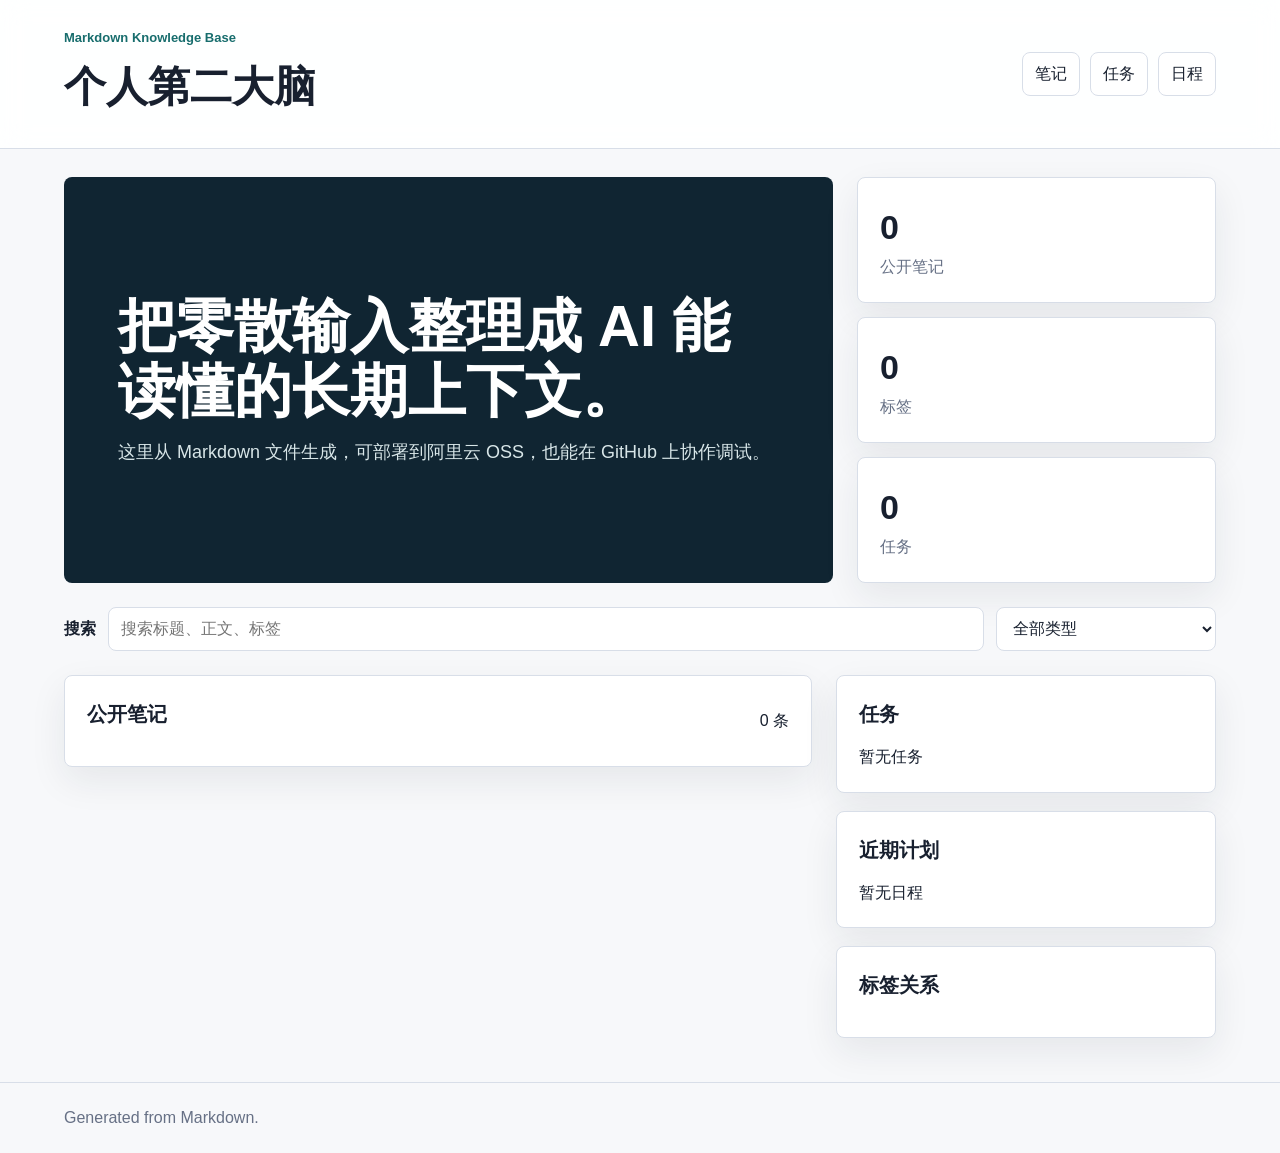
==== site/index.html @ ccd65edc "Create public second brain knowledge base" ====
<!doctype html>
<html lang="zh-CN">
  <head>
    <meta charset="utf-8">
    <meta name="viewport" content="width=device-width, initial-scale=1">
    <title>个人第二大脑</title>
    <link rel="stylesheet" href="./styles.css">
  </head>
  <body>
    <header class="topbar">
      <div>
        <p class="eyebrow">Markdown Knowledge Base</p>
        <h1>个人第二大脑</h1>
      </div>
      <nav aria-label="主要区域">
        <a href="#notes">笔记</a>
        <a href="#tasks">任务</a>
        <a href="#calendar">日程</a>
      </nav>
    </header>

    <main>
      <section class="hero">
        <div class="hero-copy">
          <h2>把零散输入整理成 AI 能读懂的长期上下文。</h2>
          <p>这里从 Markdown 文件生成，可部署到阿里云 OSS，也能在 GitHub 上协作调试。</p>
        </div>
        <div class="stats" aria-label="知识库统计">
          <div><strong id="stat-notes">0</strong><span>公开笔记</span></div>
          <div><strong id="stat-tags">0</strong><span>标签</span></div>
          <div><strong id="stat-tasks">0</strong><span>任务</span></div>
        </div>
      </section>

      <section class="toolbar" aria-label="搜索和筛选">
        <label for="search">搜索</label>
        <input id="search" type="search" placeholder="搜索标题、正文、标签">
        <select id="type-filter" aria-label="按类型筛选">
          <option value="">全部类型</option>
        </select>
      </section>

      <section class="grid">
        <article id="notes" class="panel large">
          <div class="panel-head">
            <h2>公开笔记</h2>
            <span id="result-count"></span>
          </div>
          <div id="notes-list" class="notes-list"></div>
        </article>

        <aside class="side">
          <article id="tasks" class="panel">
            <h2>任务</h2>
            <div id="tasks-list" class="compact-list"></div>
          </article>

          <article id="calendar" class="panel">
            <h2>近期计划</h2>
            <div id="events-list" class="compact-list"></div>
          </article>

          <article class="panel">
            <h2>标签关系</h2>
            <div id="tags-list" class="tags"></div>
          </article>
        </aside>
      </section>
    </main>

    <footer>
      <span>Generated from Markdown.</span>
      <span id="generated-at"></span>
    </footer>

    <script src="./data.js"></script>
    <script src="./app.js"></script>
  </body>
</html>
---- site/styles.css ----
:root {
  color-scheme: light;
  --bg: #f7f8fa;
  --text: #18202f;
  --muted: #667085;
  --line: #d8dee8;
  --panel: #ffffff;
  --accent: #176d6d;
  --accent-soft: #e4f4f2;
  --warn: #915d12;
  --shadow: 0 14px 36px rgba(22, 32, 47, 0.08);
}

* {
  box-sizing: border-box;
}

body {
  margin: 0;
  background: var(--bg);
  color: var(--text);
  font-family: -apple-system, BlinkMacSystemFont, "Segoe UI", "Noto Sans SC", "Microsoft YaHei", Arial, sans-serif;
  line-height: 1.6;
}

a {
  color: inherit;
}

.topbar {
  display: flex;
  align-items: center;
  justify-content: space-between;
  gap: 24px;
  padding: 28px clamp(18px, 5vw, 64px);
  border-bottom: 1px solid var(--line);
  background: rgba(255, 255, 255, 0.88);
  backdrop-filter: blur(14px);
  position: sticky;
  top: 0;
  z-index: 2;
}

.eyebrow {
  margin: 0 0 4px;
  color: var(--accent);
  font-size: 13px;
  font-weight: 700;
}

h1,
h2,
p {
  margin-top: 0;
}

h1 {
  margin-bottom: 0;
  font-size: clamp(26px, 4vw, 42px);
}

nav {
  display: flex;
  gap: 10px;
  flex-wrap: wrap;
}

nav a {
  border: 1px solid var(--line);
  border-radius: 8px;
  padding: 8px 12px;
  text-decoration: none;
  background: #fff;
}

main {
  padding: 28px clamp(18px, 5vw, 64px) 44px;
}

.hero {
  display: grid;
  grid-template-columns: minmax(0, 1.5fr) minmax(260px, 0.7fr);
  gap: 24px;
  align-items: stretch;
  margin-bottom: 24px;
}

.hero-copy {
  padding: clamp(28px, 5vw, 54px);
  background: #102532;
  color: #fff;
  border-radius: 8px;
  min-height: 260px;
  display: flex;
  flex-direction: column;
  justify-content: center;
}

.hero-copy h2 {
  margin-bottom: 14px;
  max-width: 820px;
  font-size: clamp(30px, 5vw, 58px);
  line-height: 1.12;
}

.hero-copy p {
  margin-bottom: 0;
  max-width: 680px;
  color: #d8e6e8;
  font-size: 18px;
}

.stats {
  display: grid;
  gap: 14px;
}

.stats div,
.panel {
  border: 1px solid var(--line);
  background: var(--panel);
  border-radius: 8px;
  box-shadow: var(--shadow);
}

.stats div {
  padding: 22px;
}

.stats strong {
  display: block;
  font-size: 34px;
}

.stats span {
  color: var(--muted);
}

.toolbar {
  display: grid;
  grid-template-columns: auto minmax(220px, 1fr) minmax(160px, 220px);
  gap: 12px;
  align-items: center;
  margin-bottom: 24px;
}

.toolbar label {
  font-weight: 700;
}

input,
select {
  width: 100%;
  min-height: 44px;
  border: 1px solid var(--line);
  border-radius: 8px;
  padding: 8px 12px;
  background: #fff;
  color: var(--text);
  font: inherit;
}

.grid {
  display: grid;
  grid-template-columns: minmax(0, 1fr) minmax(300px, 380px);
  gap: 24px;
  align-items: start;
}

.side {
  display: grid;
  gap: 18px;
  min-width: 0;
}

.panel {
  padding: 22px;
  min-width: 0;
}

.panel-head {
  display: flex;
  align-items: center;
  justify-content: space-between;
  gap: 12px;
}

.panel h2 {
  margin-bottom: 14px;
  font-size: 20px;
}

.notes-list {
  display: grid;
  gap: 14px;
}

.note {
  border: 1px solid var(--line);
  border-radius: 8px;
  padding: 16px;
  background: #fff;
  min-width: 0;
}

.note h3 {
  margin: 0 0 8px;
  font-size: 18px;
}

.note p {
  margin-bottom: 12px;
  color: var(--muted);
}

.meta {
  display: flex;
  gap: 8px;
  flex-wrap: wrap;
  color: var(--muted);
  font-size: 13px;
}

.chip,
.tags button {
  border: 1px solid var(--line);
  border-radius: 999px;
  padding: 4px 9px;
  background: var(--accent-soft);
  color: var(--accent);
  font-size: 12px;
}

.compact-list {
  display: grid;
  gap: 10px;
}

.compact-item {
  border-left: 3px solid var(--accent);
  padding-left: 10px;
  min-width: 0;
}

.compact-item p {
  margin: 0;
}

.note,
.compact-item,
.hero-copy,
.panel {
  overflow-wrap: anywhere;
}

.compact-item span {
  color: var(--muted);
  font-size: 13px;
}

.tags {
  display: flex;
  flex-wrap: wrap;
  gap: 8px;
}

.tags button {
  cursor: pointer;
}

footer {
  display: flex;
  justify-content: space-between;
  gap: 12px;
  padding: 22px clamp(18px, 5vw, 64px);
  color: var(--muted);
  border-top: 1px solid var(--line);
}

@media (max-width: 860px) {
  .topbar,
  footer {
    align-items: flex-start;
    flex-direction: column;
  }

  .hero,
  .grid,
  .toolbar {
    grid-template-columns: 1fr;
  }

  .hero-copy {
    min-height: 220px;
  }
}
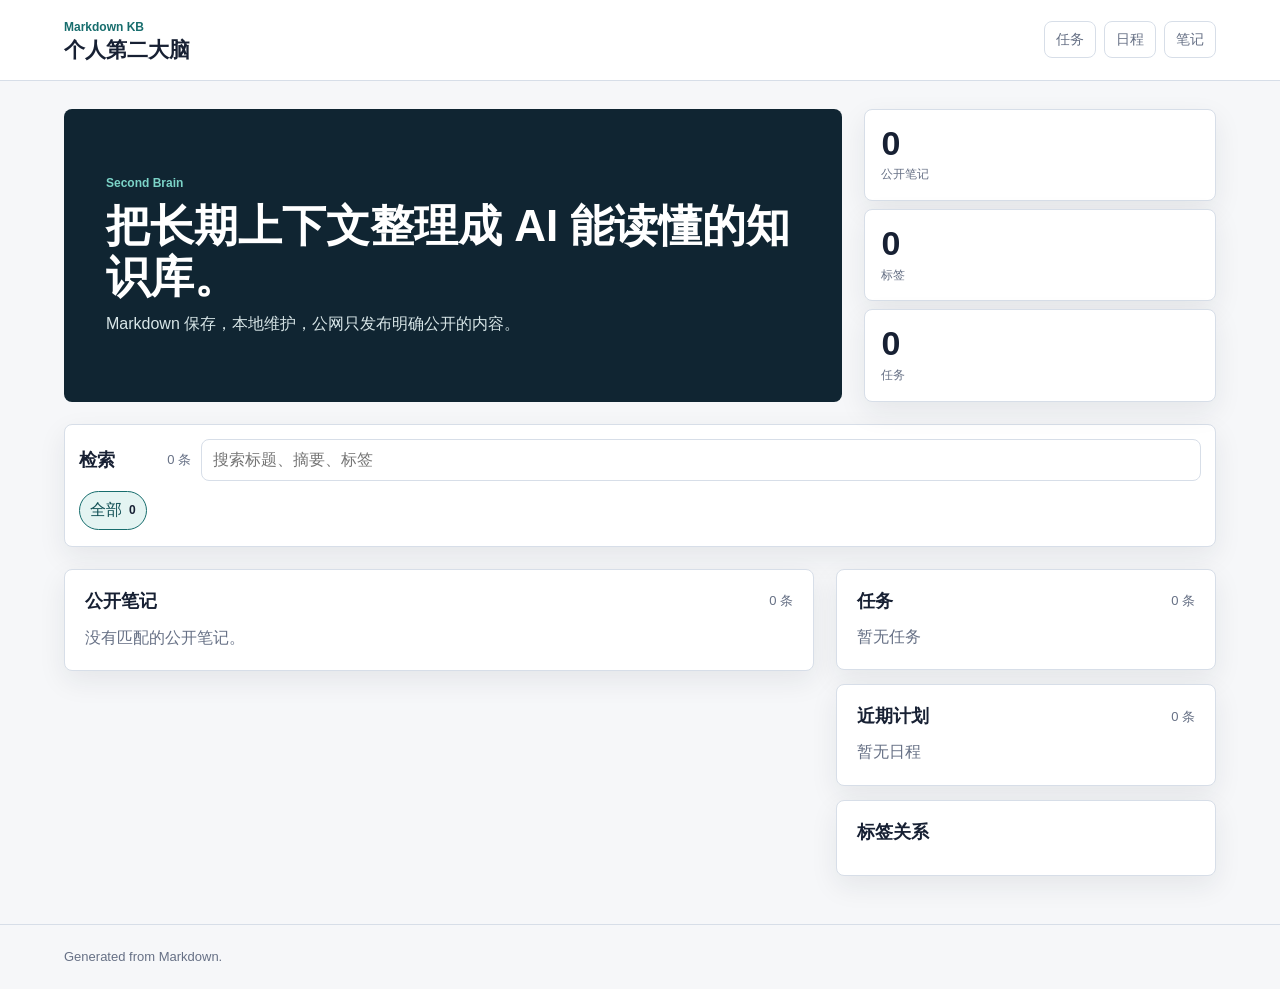
==== commit 56d95d6d: "Improve mobile knowledge base and manual" ====
--- a/site/index.html
+++ b/site/index.html
@@ -8,22 +8,23 @@
   </head>
   <body>
     <header class="topbar">
-      <div>
-        <p class="eyebrow">Markdown Knowledge Base</p>
-        <h1>个人第二大脑</h1>
-      </div>
+      <a class="brand" href="./" aria-label="个人第二大脑首页">
+        <span>Markdown KB</span>
+        <strong>个人第二大脑</strong>
+      </a>
       <nav aria-label="主要区域">
-        <a href="#notes">笔记</a>
         <a href="#tasks">任务</a>
         <a href="#calendar">日程</a>
+        <a href="#notes">笔记</a>
       </nav>
     </header>
 
     <main>
-      <section class="hero">
+      <section class="hero" aria-labelledby="hero-title">
         <div class="hero-copy">
-          <h2>把零散输入整理成 AI 能读懂的长期上下文。</h2>
-          <p>这里从 Markdown 文件生成，可部署到阿里云 OSS，也能在 GitHub 上协作调试。</p>
+          <p class="eyebrow">Second Brain</p>
+          <h1 id="hero-title">把长期上下文整理成 AI 能读懂的知识库。</h1>
+          <p>Markdown 保存，本地维护，公网只发布明确公开的内容。</p>
         </div>
         <div class="stats" aria-label="知识库统计">
           <div><strong id="stat-notes">0</strong><span>公开笔记</span></div>
@@ -32,31 +33,30 @@
         </div>
       </section>
 
-      <section class="toolbar" aria-label="搜索和筛选">
-        <label for="search">搜索</label>
-        <input id="search" type="search" placeholder="搜索标题、正文、标签">
-        <select id="type-filter" aria-label="按类型筛选">
-          <option value="">全部类型</option>
-        </select>
+      <section class="toolbar" aria-labelledby="search-title">
+        <div class="toolbar-head">
+          <h2 id="search-title">检索</h2>
+          <span id="result-count"></span>
+        </div>
+        <input id="search" type="search" placeholder="搜索标题、摘要、标签" autocomplete="off">
+        <div id="type-filters" class="type-filters" aria-label="按类型筛选"></div>
       </section>
 
-      <section class="grid">
-        <article id="notes" class="panel large">
-          <div class="panel-head">
-            <h2>公开笔记</h2>
-            <span id="result-count"></span>
-          </div>
-          <div id="notes-list" class="notes-list"></div>
-        </article>
-
-        <aside class="side">
+      <section class="dashboard-grid">
+        <aside class="side" aria-label="近期概览">
           <article id="tasks" class="panel">
-            <h2>任务</h2>
+            <div class="panel-head">
+              <h2>任务</h2>
+              <span id="task-count"></span>
+            </div>
             <div id="tasks-list" class="compact-list"></div>
           </article>
 
           <article id="calendar" class="panel">
-            <h2>近期计划</h2>
+            <div class="panel-head">
+              <h2>近期计划</h2>
+              <span id="event-count"></span>
+            </div>
             <div id="events-list" class="compact-list"></div>
           </article>
 
@@ -65,6 +65,14 @@
             <div id="tags-list" class="tags"></div>
           </article>
         </aside>
+
+        <article id="notes" class="panel notes-panel">
+          <div class="panel-head">
+            <h2>公开笔记</h2>
+            <span id="notes-count"></span>
+          </div>
+          <div id="notes-list" class="notes-list"></div>
+        </article>
       </section>
     </main>
 
@@ -77,4 +85,3 @@
     <script src="./app.js"></script>
   </body>
 </html>
-
--- a/site/styles.css
+++ b/site/styles.css
@@ -1,18 +1,25 @@
 :root {
   color-scheme: light;
-  --bg: #f7f8fa;
-  --text: #18202f;
+  --bg: #f6f7f9;
+  --text: #172033;
   --muted: #667085;
-  --line: #d8dee8;
+  --line: #d7dee8;
   --panel: #ffffff;
   --accent: #176d6d;
+  --accent-strong: #0f4f54;
   --accent-soft: #e4f4f2;
-  --warn: #915d12;
-  --shadow: 0 14px 36px rgba(22, 32, 47, 0.08);
+  --ink: #102532;
+  --warm: #a66210;
+  --warm-soft: #fff2dc;
+  --shadow: 0 10px 28px rgba(22, 32, 47, 0.08);
 }
 
 * {
   box-sizing: border-box;
+}
+
+html {
+  scroll-behavior: smooth;
 }
 
 body {
@@ -20,32 +27,85 @@
   background: var(--bg);
   color: var(--text);
   font-family: -apple-system, BlinkMacSystemFont, "Segoe UI", "Noto Sans SC", "Microsoft YaHei", Arial, sans-serif;
-  line-height: 1.6;
+  line-height: 1.55;
 }
 
 a {
   color: inherit;
 }
 
+button,
+input {
+  font: inherit;
+}
+
+button:focus-visible,
+input:focus-visible,
+a:focus-visible {
+  outline: 3px solid rgba(23, 109, 109, 0.28);
+  outline-offset: 2px;
+}
+
 .topbar {
-  display: flex;
+  display: grid;
+  grid-template-columns: minmax(0, 1fr) auto;
   align-items: center;
-  justify-content: space-between;
-  gap: 24px;
-  padding: 28px clamp(18px, 5vw, 64px);
+  gap: 10px;
+  padding: 12px 16px;
   border-bottom: 1px solid var(--line);
-  background: rgba(255, 255, 255, 0.88);
+  background: rgba(255, 255, 255, 0.94);
   backdrop-filter: blur(14px);
   position: sticky;
   top: 0;
-  z-index: 2;
-}
-
+  z-index: 5;
+}
+
+.brand {
+  display: grid;
+  gap: 1px;
+  text-decoration: none;
+}
+
+.brand span,
 .eyebrow {
-  margin: 0 0 4px;
   color: var(--accent);
-  font-size: 13px;
-  font-weight: 700;
+  font-size: 12px;
+  font-weight: 750;
+  letter-spacing: 0;
+}
+
+.brand strong {
+  font-size: 21px;
+  line-height: 1.15;
+}
+
+nav {
+  display: flex;
+  gap: 8px;
+  justify-self: end;
+  overflow-x: auto;
+  padding-bottom: 1px;
+  scrollbar-width: none;
+}
+
+nav::-webkit-scrollbar,
+.type-filters::-webkit-scrollbar {
+  display: none;
+}
+
+nav a {
+  flex: 0 0 auto;
+  border: 1px solid var(--line);
+  border-radius: 8px;
+  padding: 7px 11px;
+  text-decoration: none;
+  background: #fff;
+  color: var(--muted);
+  font-size: 14px;
+}
+
+main {
+  padding: 14px 16px 34px;
 }
 
 h1,
@@ -55,129 +115,83 @@
 }
 
 h1 {
+  margin-bottom: 10px;
+  max-width: 780px;
+  font-size: clamp(26px, 8vw, 44px);
+  line-height: 1.16;
+}
+
+h2 {
+  font-size: 18px;
+  line-height: 1.25;
+}
+
+.hero {
+  display: grid;
+  gap: 12px;
+  margin-bottom: 14px;
+}
+
+.hero-copy {
+  min-width: 0;
+  padding: 18px;
+  border-radius: 8px;
+  background: var(--ink);
+  color: #fff;
+  overflow-wrap: anywhere;
+}
+
+.hero-copy p:last-child {
   margin-bottom: 0;
-  font-size: clamp(26px, 4vw, 42px);
-}
-
-nav {
-  display: flex;
-  gap: 10px;
-  flex-wrap: wrap;
-}
-
-nav a {
+  color: #d8e6e8;
+}
+
+.eyebrow {
+  margin: 0 0 7px;
+  color: #7cd4c8;
+}
+
+.stats {
+  display: grid;
+  grid-template-columns: repeat(3, minmax(0, 1fr));
+  gap: 8px;
+}
+
+.stats div,
+.panel,
+.toolbar {
   border: 1px solid var(--line);
   border-radius: 8px;
-  padding: 8px 12px;
-  text-decoration: none;
-  background: #fff;
-}
-
-main {
-  padding: 28px clamp(18px, 5vw, 64px) 44px;
-}
-
-.hero {
-  display: grid;
-  grid-template-columns: minmax(0, 1.5fr) minmax(260px, 0.7fr);
-  gap: 24px;
-  align-items: stretch;
-  margin-bottom: 24px;
-}
-
-.hero-copy {
-  padding: clamp(28px, 5vw, 54px);
-  background: #102532;
-  color: #fff;
-  border-radius: 8px;
-  min-height: 260px;
-  display: flex;
-  flex-direction: column;
-  justify-content: center;
-}
-
-.hero-copy h2 {
-  margin-bottom: 14px;
-  max-width: 820px;
-  font-size: clamp(30px, 5vw, 58px);
-  line-height: 1.12;
-}
-
-.hero-copy p {
-  margin-bottom: 0;
-  max-width: 680px;
-  color: #d8e6e8;
-  font-size: 18px;
-}
-
-.stats {
-  display: grid;
-  gap: 14px;
-}
-
-.stats div,
-.panel {
-  border: 1px solid var(--line);
   background: var(--panel);
-  border-radius: 8px;
   box-shadow: var(--shadow);
 }
 
 .stats div {
-  padding: 22px;
+  min-width: 0;
+  padding: 11px 9px;
 }
 
 .stats strong {
   display: block;
-  font-size: 34px;
+  font-size: clamp(21px, 7vw, 34px);
+  line-height: 1.05;
 }
 
 .stats span {
-  color: var(--muted);
+  display: block;
+  margin-top: 4px;
+  color: var(--muted);
+  font-size: 12px;
 }
 
 .toolbar {
   display: grid;
-  grid-template-columns: auto minmax(220px, 1fr) minmax(160px, 220px);
-  gap: 12px;
-  align-items: center;
-  margin-bottom: 24px;
-}
-
-.toolbar label {
-  font-weight: 700;
-}
-
-input,
-select {
-  width: 100%;
-  min-height: 44px;
-  border: 1px solid var(--line);
-  border-radius: 8px;
-  padding: 8px 12px;
-  background: #fff;
-  color: var(--text);
-  font: inherit;
-}
-
-.grid {
-  display: grid;
-  grid-template-columns: minmax(0, 1fr) minmax(300px, 380px);
-  gap: 24px;
-  align-items: start;
-}
-
-.side {
-  display: grid;
-  gap: 18px;
-  min-width: 0;
-}
-
-.panel {
-  padding: 22px;
-  min-width: 0;
-}
-
+  gap: 10px;
+  margin-bottom: 14px;
+  padding: 13px;
+}
+
+.toolbar-head,
 .panel-head {
   display: flex;
   align-items: center;
@@ -185,46 +199,128 @@
   gap: 12px;
 }
 
+.toolbar h2,
 .panel h2 {
-  margin-bottom: 14px;
-  font-size: 20px;
-}
-
-.notes-list {
-  display: grid;
-  gap: 14px;
-}
-
-.note {
+  margin-bottom: 0;
+}
+
+.toolbar-head span,
+.panel-head span {
+  color: var(--muted);
+  font-size: 13px;
+  white-space: nowrap;
+}
+
+input {
+  width: 100%;
+  min-height: 42px;
   border: 1px solid var(--line);
   border-radius: 8px;
-  padding: 16px;
+  padding: 8px 11px;
   background: #fff;
-  min-width: 0;
-}
-
-.note h3 {
-  margin: 0 0 8px;
-  font-size: 18px;
-}
-
-.note p {
-  margin-bottom: 12px;
-  color: var(--muted);
-}
-
-.meta {
+  color: var(--text);
+}
+
+.type-filters {
   display: flex;
   gap: 8px;
-  flex-wrap: wrap;
-  color: var(--muted);
-  font-size: 13px;
-}
-
+  overflow-x: auto;
+  padding-bottom: 2px;
+  scrollbar-width: none;
+}
+
+.filter-chip,
 .chip,
 .tags button {
   border: 1px solid var(--line);
   border-radius: 999px;
+}
+
+.filter-chip {
+  display: inline-flex;
+  align-items: center;
+  gap: 7px;
+  flex: 0 0 auto;
+  min-height: 34px;
+  padding: 6px 10px;
+  background: #fff;
+  color: var(--muted);
+  cursor: pointer;
+}
+
+.filter-chip strong {
+  color: var(--text);
+  font-size: 12px;
+}
+
+.filter-chip[aria-pressed="true"] {
+  border-color: var(--accent);
+  background: var(--accent-soft);
+  color: var(--accent-strong);
+}
+
+.dashboard-grid {
+  display: grid;
+  gap: 14px;
+  align-items: start;
+}
+
+.side {
+  display: grid;
+  gap: 14px;
+  min-width: 0;
+}
+
+.panel {
+  min-width: 0;
+  padding: 15px;
+}
+
+.notes-panel {
+  display: grid;
+  gap: 13px;
+}
+
+.notes-list {
+  display: grid;
+  gap: 10px;
+}
+
+.note {
+  min-width: 0;
+  border: 1px solid var(--line);
+  border-radius: 8px;
+  padding: 13px;
+  background: #fff;
+  overflow-wrap: anywhere;
+}
+
+.note h3 {
+  margin: 0 0 7px;
+  font-size: 16px;
+  line-height: 1.35;
+}
+
+.note p {
+  display: -webkit-box;
+  margin-bottom: 10px;
+  color: var(--muted);
+  font-size: 14px;
+  overflow: hidden;
+  -webkit-box-orient: vertical;
+  -webkit-line-clamp: 2;
+}
+
+.meta {
+  display: flex;
+  gap: 7px;
+  flex-wrap: wrap;
+  color: var(--muted);
+  font-size: 12px;
+}
+
+.chip,
+.tags button {
   padding: 4px 9px;
   background: var(--accent-soft);
   color: var(--accent);
@@ -233,64 +329,164 @@
 
 .compact-list {
   display: grid;
-  gap: 10px;
+  gap: 9px;
+  margin-top: 12px;
 }
 
 .compact-item {
+  min-width: 0;
   border-left: 3px solid var(--accent);
   padding-left: 10px;
-  min-width: 0;
+  overflow-wrap: anywhere;
 }
 
 .compact-item p {
   margin: 0;
-}
-
-.note,
-.compact-item,
-.hero-copy,
-.panel {
-  overflow-wrap: anywhere;
+  color: var(--text);
 }
 
 .compact-item span {
   color: var(--muted);
-  font-size: 13px;
+  font-size: 12px;
 }
 
 .tags {
   display: flex;
   flex-wrap: wrap;
   gap: 8px;
+  margin-top: 12px;
 }
 
 .tags button {
   cursor: pointer;
 }
 
+.empty {
+  margin: 0;
+  color: var(--muted);
+}
+
 footer {
   display: flex;
-  justify-content: space-between;
-  gap: 12px;
-  padding: 22px clamp(18px, 5vw, 64px);
+  flex-direction: column;
+  gap: 4px;
+  padding: 18px 16px;
   color: var(--muted);
   border-top: 1px solid var(--line);
-}
-
-@media (max-width: 860px) {
-  .topbar,
+  font-size: 13px;
+}
+
+@media (max-width: 767px) {
+  .compact-list .compact-item:nth-child(n + 5) {
+    display: none;
+  }
+}
+
+@media (min-width: 768px) {
+  .topbar {
+    padding: 16px 32px;
+  }
+
+  main {
+    padding: 24px 32px 42px;
+  }
+
+  .hero {
+    grid-template-columns: minmax(0, 1.35fr) minmax(210px, 0.65fr);
+    gap: 16px;
+    margin-bottom: 16px;
+  }
+
+  .hero-copy {
+    display: flex;
+    min-height: 224px;
+    flex-direction: column;
+    justify-content: center;
+    padding: 30px;
+  }
+
+  .stats {
+    grid-template-columns: 1fr;
+  }
+
+  .stats div {
+    padding: 16px;
+  }
+
+  .toolbar {
+    grid-template-columns: auto minmax(280px, 1fr);
+    align-items: center;
+    padding: 14px;
+  }
+
+  .toolbar-head {
+    min-width: 112px;
+  }
+
+  .type-filters {
+    grid-column: 1 / -1;
+  }
+
+  .dashboard-grid {
+    grid-template-columns: minmax(0, 1fr) minmax(260px, 320px);
+    gap: 16px;
+  }
+
+  .notes-panel {
+    grid-column: 1;
+    grid-row: 1;
+  }
+
+  .side {
+    grid-column: 2;
+    grid-row: 1;
+  }
+
+  .note p {
+    -webkit-line-clamp: 3;
+  }
+
   footer {
-    align-items: flex-start;
-    flex-direction: column;
-  }
-
-  .hero,
-  .grid,
+    flex-direction: row;
+    justify-content: space-between;
+    padding: 20px 32px;
+  }
+}
+
+@media (min-width: 1024px) {
+  .topbar {
+    padding: 18px clamp(40px, 5vw, 64px);
+  }
+
+  main {
+    padding: 28px clamp(40px, 5vw, 64px) 48px;
+  }
+
+  .hero {
+    grid-template-columns: minmax(0, 1.55fr) minmax(280px, 0.7fr);
+    gap: 22px;
+    margin-bottom: 22px;
+  }
+
+  .hero-copy {
+    min-height: 254px;
+    padding: 42px;
+  }
+
+  .dashboard-grid {
+    grid-template-columns: minmax(0, 1fr) minmax(300px, 380px);
+    gap: 22px;
+  }
+
   .toolbar {
-    grid-template-columns: 1fr;
-  }
-
-  .hero-copy {
-    min-height: 220px;
-  }
-}
+    margin-bottom: 22px;
+  }
+
+  .panel {
+    padding: 20px;
+  }
+
+  footer {
+    padding: 22px clamp(40px, 5vw, 64px);
+  }
+}
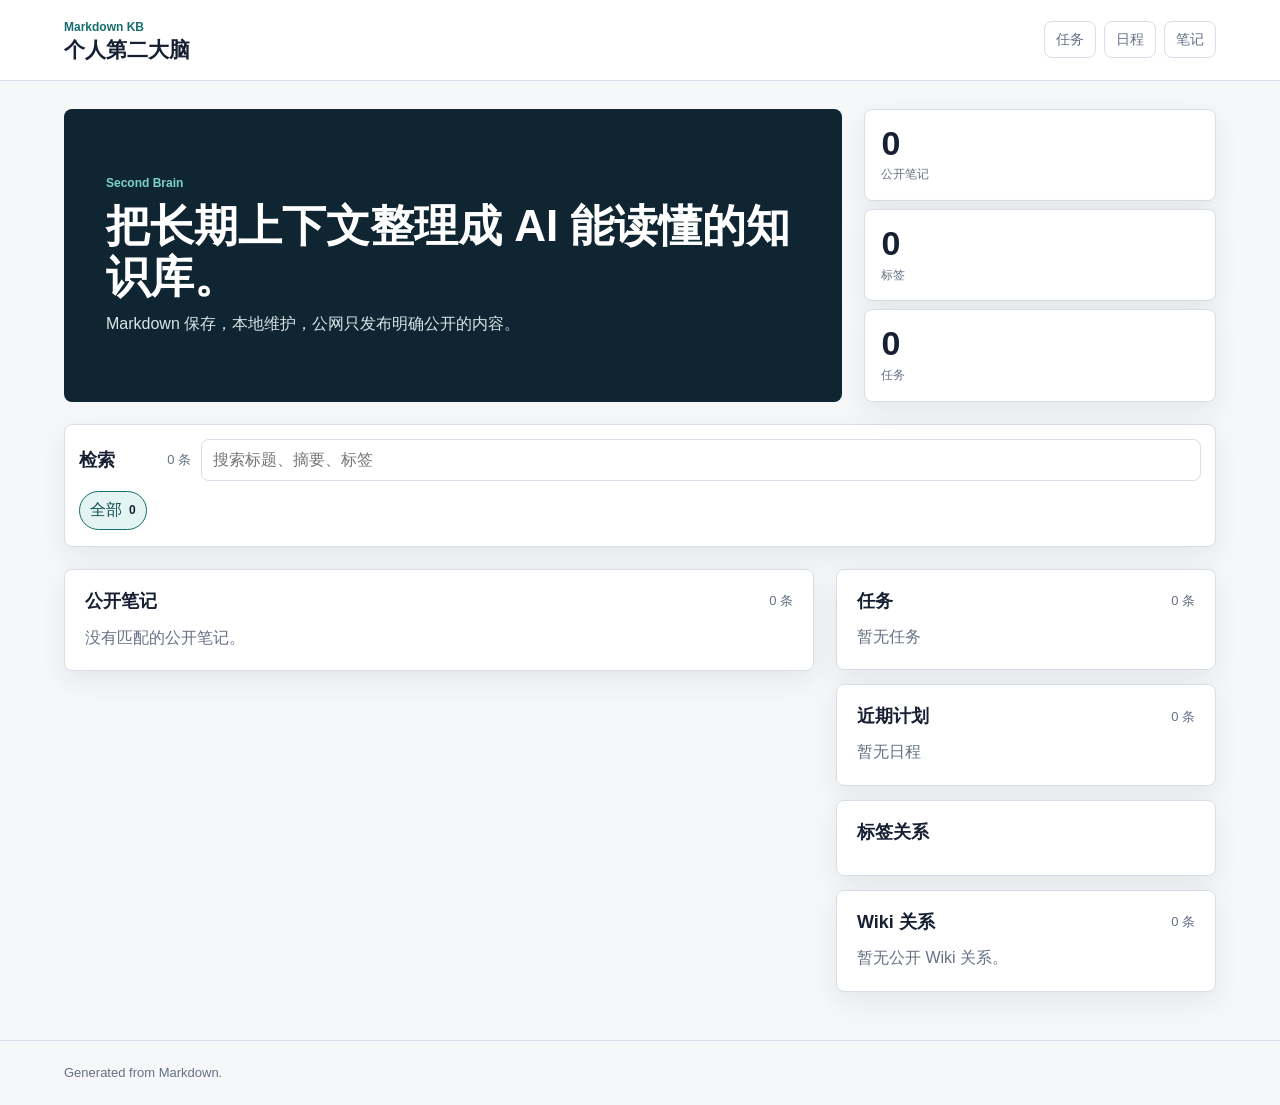
==== commit fa46348c: "Add knowledge base gates and wiki graph data" ====
--- a/site/index.html
+++ b/site/index.html
@@ -64,6 +64,14 @@
             <h2>标签关系</h2>
             <div id="tags-list" class="tags"></div>
           </article>
+
+          <article class="panel">
+            <div class="panel-head">
+              <h2>Wiki 关系</h2>
+              <span id="graph-count"></span>
+            </div>
+            <div id="graph-list" class="graph-list"></div>
+          </article>
         </aside>
 
         <article id="notes" class="panel notes-panel">
--- a/site/styles.css
+++ b/site/styles.css
@@ -361,6 +361,33 @@
   cursor: pointer;
 }
 
+.graph-list {
+  display: grid;
+  gap: 8px;
+  margin-top: 12px;
+}
+
+.graph-edge {
+  display: grid;
+  grid-template-columns: minmax(0, 1fr) auto minmax(0, 1fr);
+  gap: 7px;
+  align-items: center;
+  min-width: 0;
+  color: var(--muted);
+  font-size: 12px;
+}
+
+.graph-edge span {
+  min-width: 0;
+  overflow: hidden;
+  text-overflow: ellipsis;
+  white-space: nowrap;
+}
+
+.graph-edge strong {
+  color: var(--accent);
+}
+
 .empty {
   margin: 0;
   color: var(--muted);
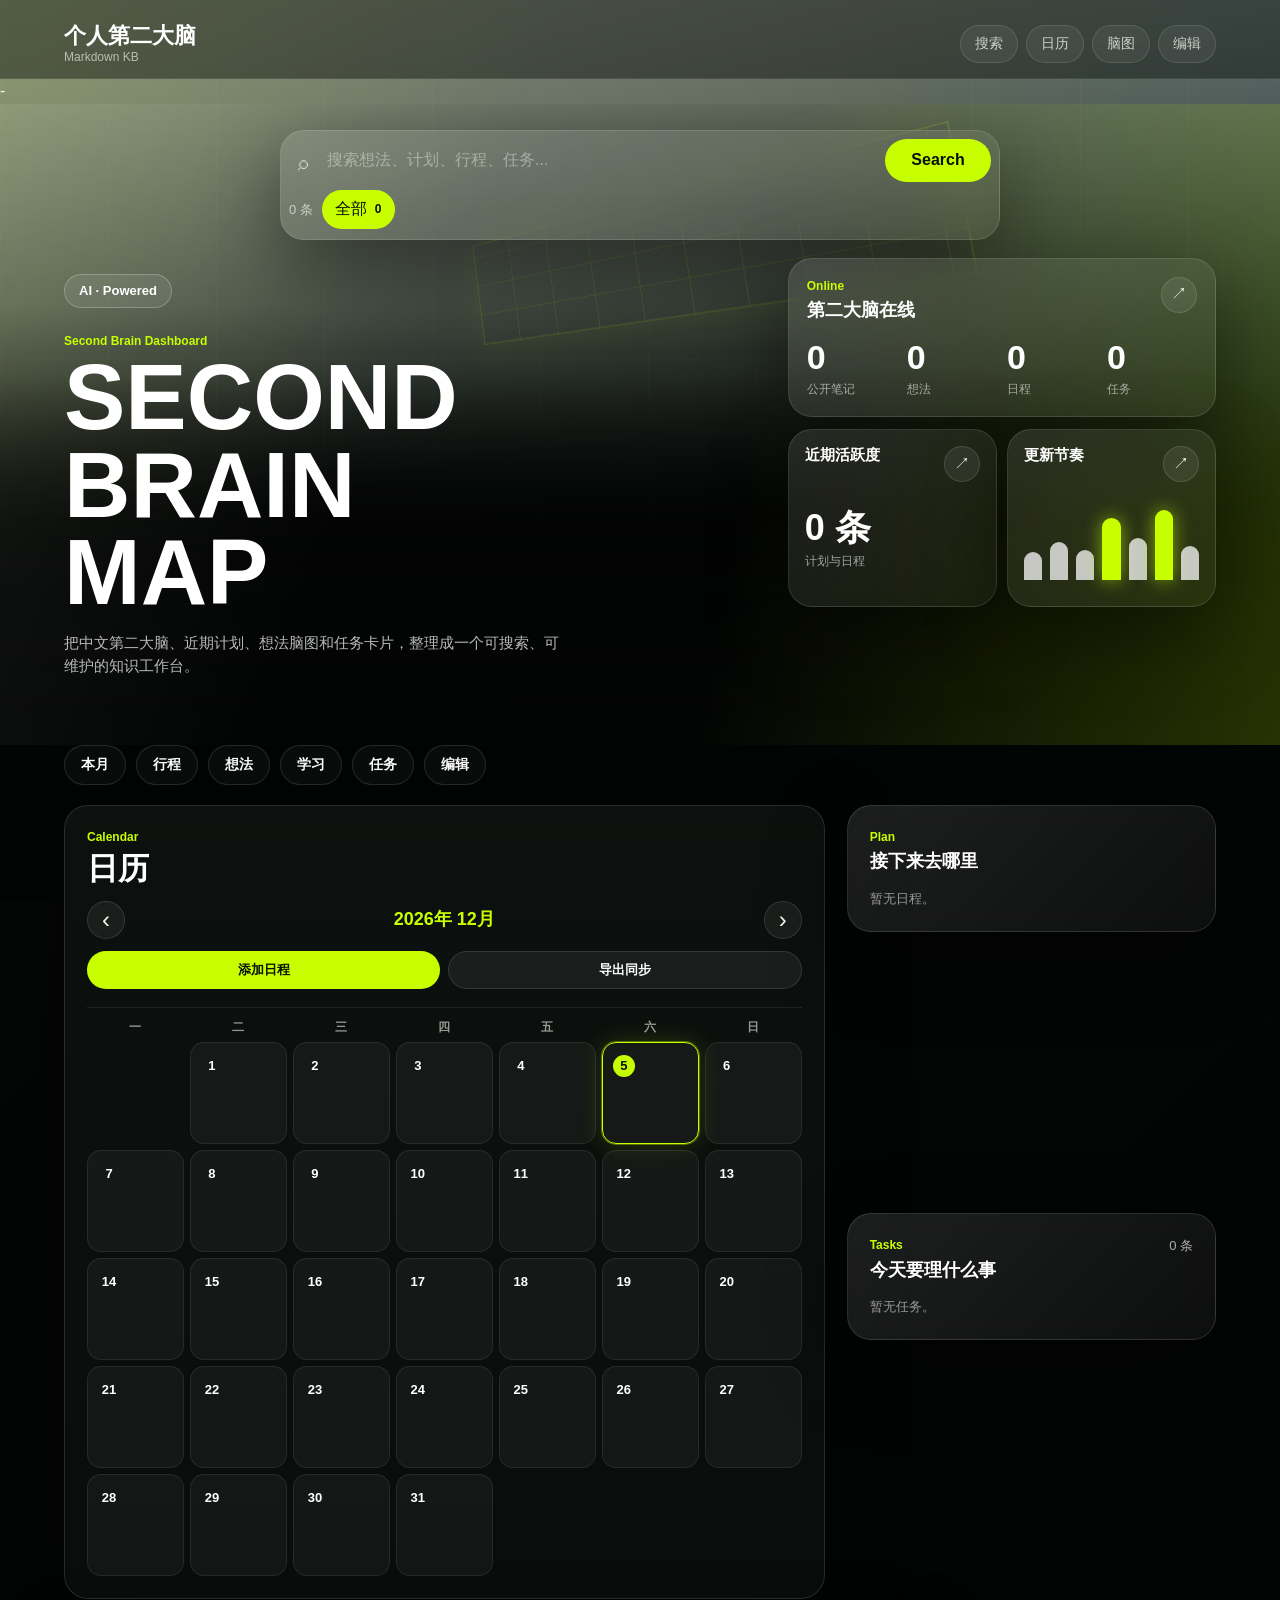
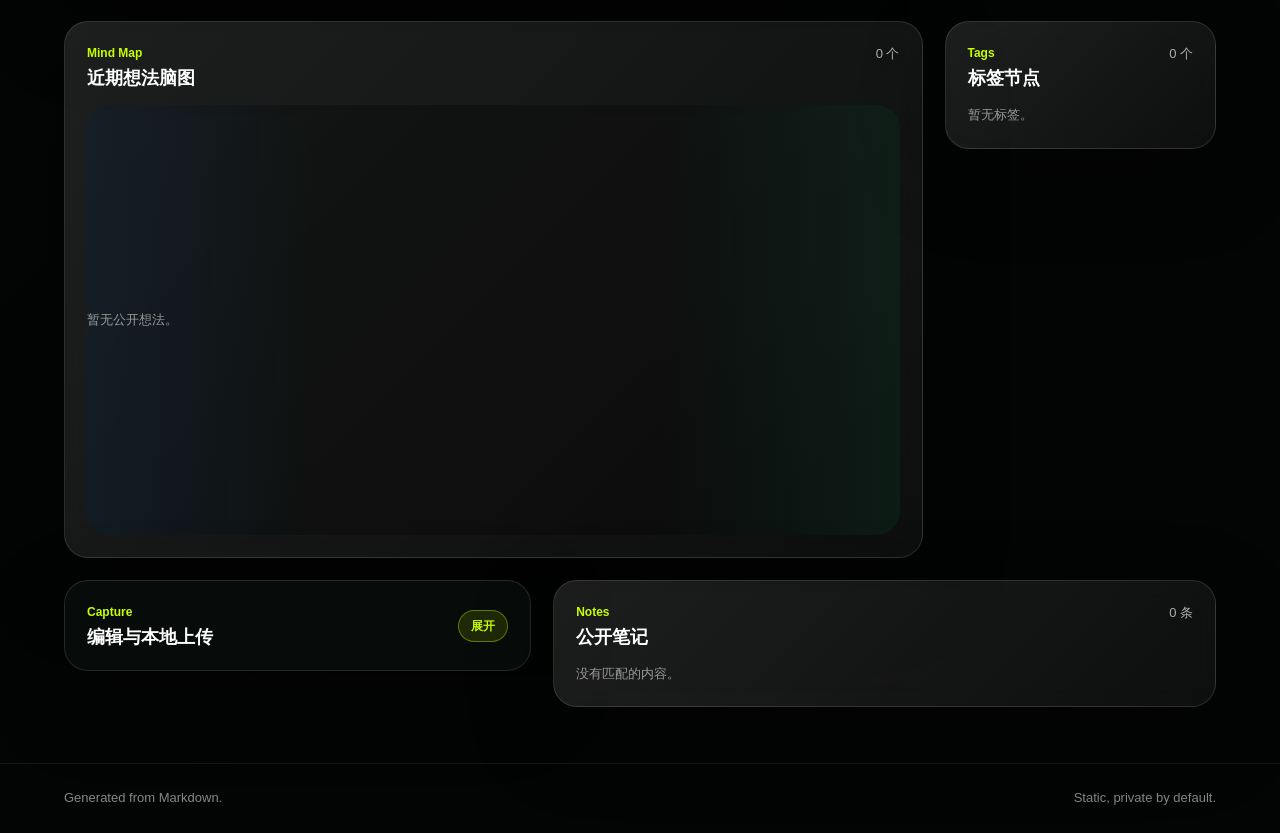
==== commit 7c5e2e62: "Update second brain dashboard controls" ====
--- a/site/index.html
+++ b/site/index.html
@@ -3,80 +3,239 @@
   <head>
     <meta charset="utf-8">
     <meta name="viewport" content="width=device-width, initial-scale=1">
-    <title>个人第二大脑</title>
+    <title>个人第二大脑仪表盘</title>
     <link rel="stylesheet" href="./styles.css">
   </head>
   <body>
     <header class="topbar">
-      <a class="brand" href="./" aria-label="个人第二大脑首页">
+      <a class="brand" href="./" aria-label="个人第二大脑仪表盘首页">
+        <strong>个人第二大脑</strong>
         <span>Markdown KB</span>
-        <strong>个人第二大脑</strong>
       </a>
       <nav aria-label="主要区域">
-        <a href="#tasks">任务</a>
-        <a href="#calendar">日程</a>
-        <a href="#notes">笔记</a>
+        <a href="#search-panel">搜索</a>
+        <a href="#calendar">日历</a>
+        <a href="#ideas">脑图</a>
+        <a href="#editor">编辑</a>
       </nav>
     </header>
-
+-
     <main>
       <section class="hero" aria-labelledby="hero-title">
+        <div class="hero-grid" aria-hidden="true"></div>
         <div class="hero-copy">
-          <p class="eyebrow">Second Brain</p>
-          <h1 id="hero-title">把长期上下文整理成 AI 能读懂的知识库。</h1>
-          <p>Markdown 保存，本地维护，公网只发布明确公开的内容。</p>
+          <p class="badge">AI · Powered</p>
+          <p class="eyebrow">Second Brain Dashboard</p>
+          <h1 id="hero-title">SECOND<br>BRAIN<br>MAP</h1>
+          <p class="hero-summary">把中文第二大脑、近期计划、想法脑图和任务卡片，整理成一个可搜索、可维护的知识工作台。</p>
         </div>
-        <div class="stats" aria-label="知识库统计">
-          <div><strong id="stat-notes">0</strong><span>公开笔记</span></div>
-          <div><strong id="stat-tags">0</strong><span>标签</span></div>
-          <div><strong id="stat-tasks">0</strong><span>任务</span></div>
-        </div>
+
+        <section id="search-panel" class="search-panel hero-search" aria-labelledby="search-title">
+          <div class="search-row">
+            <span class="search-icon" aria-hidden="true">⌕</span>
+            <label class="sr-only" for="search" id="search-title">搜索知识库</label>
+            <input id="search" type="search" placeholder="搜索想法、计划、行程、任务..." autocomplete="off">
+            <span id="generated-at"></span>
+            <button class="search-submit" type="button">Search</button>
+          </div>
+          <div class="search-meta">
+            <span id="result-count"></span>
+            <div id="type-filters" class="type-filters" aria-label="按类型筛选"></div>
+          </div>
+        </section>
+
+        <aside class="hero-side" aria-label="知识库概览">
+          <article class="glass-card stats-card">
+            <div class="panel-head">
+              <div>
+                <p class="eyebrow">Online</p>
+                <h2>第二大脑在线</h2>
+              </div>
+              <a class="round-link" href="#notes" aria-label="查看公开笔记">↗</a>
+            </div>
+            <div class="stats" aria-label="知识库统计">
+              <div><strong id="stat-notes">0</strong><span>公开笔记</span></div>
+              <div><strong id="stat-ideas">0</strong><span>想法</span></div>
+              <div><strong id="stat-events">0</strong><span>日程</span></div>
+              <div><strong id="stat-tasks">0</strong><span>任务</span></div>
+            </div>
+          </article>
+
+          <div class="hero-mini-grid">
+            <article class="glass-card mini-card">
+              <div class="panel-head">
+                <h2>近期活跃度</h2>
+                <a class="round-link" href="#plans" aria-label="查看近期计划">↗</a>
+              </div>
+              <strong id="event-count">0 条</strong>
+              <span>计划与日程</span>
+            </article>
+            <article class="glass-card mini-card rhythm-card">
+              <div class="panel-head">
+                <h2>更新节奏</h2>
+                <a class="round-link" href="#tasks" aria-label="查看任务">↗</a>
+              </div>
+              <div class="bar-rhythm" aria-hidden="true">
+                <i></i><i></i><i></i><i></i><i></i><i></i><i></i>
+              </div>
+            </article>
+          </div>
+        </aside>
       </section>
 
-      <section class="toolbar" aria-labelledby="search-title">
-        <div class="toolbar-head">
-          <h2 id="search-title">检索</h2>
-          <span id="result-count"></span>
-        </div>
-        <input id="search" type="search" placeholder="搜索标题、摘要、标签" autocomplete="off">
-        <div id="type-filters" class="type-filters" aria-label="按类型筛选"></div>
-      </section>
-
-      <section class="dashboard-grid">
-        <aside class="side" aria-label="近期概览">
-          <article id="tasks" class="panel">
-            <div class="panel-head">
-              <h2>任务</h2>
-              <span id="task-count"></span>
-            </div>
-            <div id="tasks-list" class="compact-list"></div>
-          </article>
-
-          <article id="calendar" class="panel">
-            <div class="panel-head">
-              <h2>近期计划</h2>
-              <span id="event-count"></span>
-            </div>
-            <div id="events-list" class="compact-list"></div>
-          </article>
-
-          <article class="panel">
-            <h2>标签关系</h2>
-            <div id="tags-list" class="tags"></div>
-          </article>
-
-          <article class="panel">
-            <div class="panel-head">
-              <h2>Wiki 关系</h2>
-              <span id="graph-count"></span>
-            </div>
-            <div id="graph-list" class="graph-list"></div>
-          </article>
-        </aside>
+      <div class="quick-tabs" aria-label="快捷入口">
+        <a href="#calendar">本月</a>
+        <a href="#plans">行程</a>
+        <a href="#ideas">想法</a>
+        <a href="#notes">学习</a>
+        <a href="#tasks">任务</a>
+        <a href="#editor">编辑</a>
+      </div>
+
+      <section class="dashboard-grid" aria-label="知识库仪表盘">
+        <article id="calendar" class="panel calendar-panel">
+          <div class="panel-head">
+            <div>
+              <p class="eyebrow">Calendar</p>
+              <h2>日历</h2>
+            </div>
+            <div class="calendar-controls">
+              <button id="calendar-prev" type="button" aria-label="上个月">‹</button>
+              <span id="calendar-title"></span>
+              <button id="calendar-next" type="button" aria-label="下个月">›</button>
+            </div>
+            <div class="calendar-actions" aria-label="日程操作">
+              <button id="add-event" type="button">添加日程</button>
+              <button id="download-ics" type="button">导出同步</button>
+            </div>
+          </div>
+          <div id="calendar-grid" class="calendar-grid" aria-label="月历"></div>
+        </article>
+
+        <article id="plans" class="panel compact-panel">
+          <div class="panel-head">
+            <div>
+              <p class="eyebrow">Plan</p>
+              <h2>接下来去哪里</h2>
+            </div>
+          </div>
+          <div id="events-list" class="compact-list"></div>
+        </article>
+
+        <article id="tasks" class="panel compact-panel">
+          <div class="panel-head">
+            <div>
+              <p class="eyebrow">Tasks</p>
+              <h2>今天要理什么事</h2>
+            </div>
+            <span id="task-count"></span>
+          </div>
+          <div id="tasks-list" class="compact-list checklist-list"></div>
+        </article>
+
+        <article id="ideas" class="panel ideas-panel">
+          <div class="panel-head">
+            <div>
+              <p class="eyebrow">Mind Map</p>
+              <h2>近期想法脑图</h2>
+            </div>
+            <span id="idea-count"></span>
+          </div>
+          <div id="mind-map" class="mind-map-wrap"></div>
+        </article>
+
+        <article class="panel tags-panel">
+          <div class="panel-head">
+            <div>
+              <p class="eyebrow">Tags</p>
+              <h2>标签节点</h2>
+            </div>
+            <span id="tag-count"></span>
+          </div>
+          <div id="tags-list" class="tags"></div>
+        </article>
+
+        <details id="editor" class="panel editor-panel">
+          <summary class="editor-summary">
+            <div>
+              <p class="eyebrow">Capture</p>
+              <h2>编辑与本地上传</h2>
+            </div>
+            <span id="import-count"></span>
+          </summary>
+
+          <div class="editor-grid">
+            <form id="editor-form" class="editor-form">
+              <label>
+                <span>标题</span>
+                <input id="edit-title" name="title" type="text" value="新的知识卡片" required>
+              </label>
+              <label>
+                <span>类型</span>
+                <select id="edit-type" name="type">
+                  <option value="memo">想法</option>
+                  <option value="wiki">Wiki</option>
+                  <option value="source">来源</option>
+                  <option value="project">项目</option>
+                  <option value="calendar">日程</option>
+                  <option value="tasks">任务</option>
+                  <option value="area">领域</option>
+                  <option value="output">输出</option>
+                  <option value="person">人物</option>
+                  <option value="daily">日志</option>
+                  <option value="note">笔记</option>
+                </select>
+              </label>
+              <label>
+                <span>标签</span>
+                <input id="edit-tags" name="tags" type="text" value="inbox" placeholder="用逗号分隔">
+              </label>
+              <label>
+                <span>日期</span>
+                <input id="edit-date" name="date" type="date">
+              </label>
+              <label class="field-wide">
+                <span>摘要</span>
+                <input id="edit-summary" name="summary" type="text" placeholder="一句话摘要">
+              </label>
+              <label class="field-wide">
+                <span>正文</span>
+                <textarea id="edit-body" name="body" rows="7">## 想法
+
+-
+
+## 下一步
+
+- [ ] </textarea>
+              </label>
+              <label class="checkbox-line field-wide">
+                <input id="edit-public" name="public" type="checkbox">
+                <span>允许进入公网数据</span>
+              </label>
+              <div class="button-row field-wide">
+                <button id="add-local" type="button">填充到当前视图</button>
+                <button id="copy-markdown" type="button">复制 Markdown</button>
+                <button id="download-markdown" type="button">下载 .md</button>
+              </div>
+            </form>
+
+            <div class="upload-box">
+              <label class="upload-label" for="file-upload">本地上传</label>
+              <input id="file-upload" type="file" multiple accept=".md,.markdown,.json,.csv,text/markdown,application/json,text/csv">
+              <button id="clear-imports" type="button">清空本地导入</button>
+              <div id="import-status" class="status-list"></div>
+            </div>
+
+            <pre id="markdown-preview" class="markdown-preview" aria-label="Markdown 预览"></pre>
+          </div>
+        </details>
 
         <article id="notes" class="panel notes-panel">
           <div class="panel-head">
-            <h2>公开笔记</h2>
+            <div>
+              <p class="eyebrow">Notes</p>
+              <h2>公开笔记</h2>
+            </div>
             <span id="notes-count"></span>
           </div>
           <div id="notes-list" class="notes-list"></div>
@@ -86,7 +245,7 @@
 
     <footer>
       <span>Generated from Markdown.</span>
-      <span id="generated-at"></span>
+      <span>Static, private by default.</span>
     </footer>
 
     <script src="./data.js"></script>
--- a/site/styles.css
+++ b/site/styles.css
@@ -1,17 +1,24 @@
 :root {
-  color-scheme: light;
-  --bg: #f6f7f9;
-  --text: #172033;
-  --muted: #667085;
-  --line: #d7dee8;
-  --panel: #ffffff;
-  --accent: #176d6d;
-  --accent-strong: #0f4f54;
-  --accent-soft: #e4f4f2;
-  --ink: #102532;
-  --warm: #a66210;
-  --warm-soft: #fff2dc;
-  --shadow: 0 10px 28px rgba(22, 32, 47, 0.08);
+  color-scheme: dark;
+  --bg: #030504;
+  --bg-soft: #080c0a;
+  --panel: rgba(20, 25, 22, 0.78);
+  --panel-strong: rgba(28, 33, 30, 0.92);
+  --panel-soft: rgba(255, 255, 255, 0.055);
+  --text: #f4f7f0;
+  --muted: #a7ada5;
+  --faint: #68716a;
+  --line: rgba(255, 255, 255, 0.12);
+  --line-strong: rgba(204, 255, 0, 0.42);
+  --accent: #c8ff00;
+  --accent-strong: #ddff49;
+  --accent-soft: rgba(200, 255, 0, 0.14);
+  --green: #39d99b;
+  --blue: #2d8cff;
+  --orange: #ffba4a;
+  --danger-soft: rgba(255, 98, 72, 0.16);
+  --shadow: 0 28px 80px rgba(0, 0, 0, 0.46);
+  --glass-blur: blur(18px);
 }
 
 * {
@@ -24,10 +31,37 @@
 
 body {
   margin: 0;
-  background: var(--bg);
+  background:
+    linear-gradient(180deg, rgba(145, 154, 136, 0.58) 0, rgba(73, 82, 71, 0.22) 305px, rgba(3, 5, 4, 0.98) 520px),
+    linear-gradient(135deg, #7f887d 0, #3f483f 26%, #111713 48%, #030504 70%);
   color: var(--text);
   font-family: -apple-system, BlinkMacSystemFont, "Segoe UI", "Noto Sans SC", "Microsoft YaHei", Arial, sans-serif;
   line-height: 1.55;
+  overflow-x: hidden;
+}
+
+body::before {
+  content: "";
+  position: fixed;
+  inset: 0;
+  z-index: -2;
+  pointer-events: none;
+  background:
+    linear-gradient(120deg, rgba(200, 255, 0, 0.11), transparent 34%),
+    linear-gradient(255deg, rgba(45, 140, 255, 0.08), transparent 30%),
+    repeating-linear-gradient(90deg, rgba(255, 255, 255, 0.025) 0 1px, transparent 1px 108px),
+    repeating-linear-gradient(0deg, rgba(255, 255, 255, 0.018) 0 1px, transparent 1px 108px);
+  opacity: 0.95;
+}
+
+body::after {
+  content: "";
+  position: fixed;
+  inset: auto 0 0;
+  z-index: -1;
+  height: 58vh;
+  pointer-events: none;
+  background: linear-gradient(180deg, transparent 0, #030504 40%);
 }
 
 a {
@@ -35,77 +69,110 @@
 }
 
 button,
-input {
+input,
+select,
+textarea {
   font: inherit;
+}
+
+button,
+select {
+  cursor: pointer;
+  min-width: 0;
 }
 
 button:focus-visible,
 input:focus-visible,
-a:focus-visible {
-  outline: 3px solid rgba(23, 109, 109, 0.28);
-  outline-offset: 2px;
+select:focus-visible,
+textarea:focus-visible,
+a:focus-visible,
+[tabindex]:focus-visible {
+  outline: 3px solid rgba(200, 255, 0, 0.42);
+  outline-offset: 3px;
+}
+
+.sr-only {
+  position: absolute;
+  width: 1px;
+  height: 1px;
+  overflow: hidden;
+  clip: rect(0, 0, 0, 0);
+  white-space: nowrap;
 }
 
 .topbar {
-  display: grid;
-  grid-template-columns: minmax(0, 1fr) auto;
-  align-items: center;
-  gap: 10px;
-  padding: 12px 16px;
-  border-bottom: 1px solid var(--line);
-  background: rgba(255, 255, 255, 0.94);
-  backdrop-filter: blur(14px);
   position: sticky;
   top: 0;
-  z-index: 5;
+  z-index: 20;
+  display: grid;
+  grid-template-columns: minmax(0, 1fr);
+  gap: 10px;
+  padding: 14px 18px 10px;
+  background: rgba(3, 5, 4, 0.42);
+  border-bottom: 1px solid rgba(255, 255, 255, 0.08);
+  backdrop-filter: var(--glass-blur);
 }
 
 .brand {
   display: grid;
-  gap: 1px;
+  min-width: 0;
   text-decoration: none;
 }
 
-.brand span,
-.eyebrow {
-  color: var(--accent);
+.brand strong {
+  overflow: hidden;
+  color: #fff;
+  font-size: 22px;
+  line-height: 1.08;
+  text-overflow: ellipsis;
+  white-space: nowrap;
+}
+
+.brand span {
+  color: rgba(244, 247, 240, 0.64);
   font-size: 12px;
-  font-weight: 750;
-  letter-spacing: 0;
-}
-
-.brand strong {
-  font-size: 21px;
-  line-height: 1.15;
+}
+
+nav,
+.quick-tabs,
+.type-filters {
+  scrollbar-width: none;
+}
+
+nav::-webkit-scrollbar,
+.quick-tabs::-webkit-scrollbar,
+.type-filters::-webkit-scrollbar {
+  display: none;
 }
 
 nav {
   display: flex;
   gap: 8px;
-  justify-self: end;
   overflow-x: auto;
-  padding-bottom: 1px;
-  scrollbar-width: none;
-}
-
-nav::-webkit-scrollbar,
-.type-filters::-webkit-scrollbar {
-  display: none;
+  padding-bottom: 2px;
+}
+
+nav a,
+.quick-tabs a,
+button,
+.upload-label {
+  border: 1px solid var(--line);
+  border-radius: 999px;
+  background: rgba(255, 255, 255, 0.06);
+  color: var(--text);
+  text-decoration: none;
 }
 
 nav a {
   flex: 0 0 auto;
-  border: 1px solid var(--line);
-  border-radius: 8px;
-  padding: 7px 11px;
-  text-decoration: none;
-  background: #fff;
-  color: var(--muted);
+  min-height: 36px;
+  padding: 7px 14px;
+  color: rgba(244, 247, 240, 0.78);
   font-size: 14px;
 }
 
 main {
-  padding: 14px 16px 34px;
+  padding: 0 14px 36px;
 }
 
 h1,
@@ -115,110 +182,191 @@
 }
 
 h1 {
-  margin-bottom: 10px;
-  max-width: 780px;
-  font-size: clamp(26px, 8vw, 44px);
-  line-height: 1.16;
+  margin-bottom: 14px;
+  color: #fff;
+  font-size: 48px;
+  font-weight: 900;
+  line-height: 0.95;
+  overflow-wrap: anywhere;
+  text-transform: uppercase;
+  word-break: break-word;
 }
 
 h2 {
+  margin: 0;
+  color: #fff;
   font-size: 18px;
-  line-height: 1.25;
+  line-height: 1.24;
+}
+
+.eyebrow {
+  margin-bottom: 4px;
+  color: var(--accent);
+  font-size: 12px;
+  font-weight: 800;
+}
+
+.badge {
+  display: inline-flex;
+  width: fit-content;
+  min-height: 32px;
+  align-items: center;
+  margin-bottom: 24px;
+  border: 1px solid rgba(255, 255, 255, 0.24);
+  border-radius: 999px;
+  padding: 6px 14px;
+  background: rgba(255, 255, 255, 0.08);
+  color: #fff;
+  font-size: 13px;
+  font-weight: 700;
 }
 
 .hero {
-  display: grid;
-  gap: 12px;
-  margin-bottom: 14px;
+  position: relative;
+  display: grid;
+  gap: 16px;
+  min-height: 600px;
+  margin: 0 -14px;
+  overflow: hidden;
+  padding: 18px 14px 24px;
+}
+
+.hero::before {
+  content: "";
+  position: absolute;
+  inset: 92px 9% auto 31%;
+  width: 42%;
+  height: 120px;
+  border: 1px solid rgba(200, 255, 0, 0.24);
+  transform: perspective(600px) rotateY(-30deg) rotateZ(-10deg);
+  background:
+    repeating-linear-gradient(90deg, rgba(200, 255, 0, 0.25) 0 1px, transparent 1px 58px),
+    repeating-linear-gradient(0deg, rgba(200, 255, 0, 0.19) 0 1px, transparent 1px 35px);
+  box-shadow: 0 0 44px rgba(200, 255, 0, 0.12);
+  opacity: 0.56;
+}
+
+.hero-grid {
+  position: absolute;
+  inset: 0;
+  pointer-events: none;
+  background:
+    linear-gradient(115deg, rgba(255, 255, 255, 0.08), transparent 34%),
+    linear-gradient(280deg, rgba(200, 255, 0, 0.18), transparent 42%),
+    linear-gradient(180deg, transparent 0, rgba(3, 5, 4, 0.28) 72%, #030504 100%);
+}
+
+.hero-copy,
+.hero-search,
+.hero-side {
+  position: relative;
+  z-index: 1;
 }
 
 .hero-copy {
-  min-width: 0;
-  padding: 18px;
-  border-radius: 8px;
-  background: var(--ink);
-  color: #fff;
-  overflow-wrap: anywhere;
-}
-
-.hero-copy p:last-child {
+  align-self: end;
+  max-width: 640px;
+  padding-top: 16px;
+}
+
+.hero-summary {
+  max-width: 500px;
   margin-bottom: 0;
-  color: #d8e6e8;
-}
-
-.eyebrow {
-  margin: 0 0 7px;
-  color: #7cd4c8;
-}
-
-.stats {
-  display: grid;
-  grid-template-columns: repeat(3, minmax(0, 1fr));
+  color: rgba(255, 255, 255, 0.72);
+  font-size: 15px;
+}
+
+.glass-card,
+.panel,
+.search-panel {
+  border: 1px solid var(--line);
+  border-radius: 24px;
+  background: linear-gradient(135deg, rgba(255, 255, 255, 0.11), rgba(255, 255, 255, 0.045));
+  box-shadow: var(--shadow);
+  backdrop-filter: var(--glass-blur);
+}
+
+.hero-search {
+  align-self: start;
+  padding: 8px;
+}
+
+.search-row {
+  display: grid;
+  grid-template-columns: auto minmax(0, 1fr);
   gap: 8px;
-}
-
-.stats div,
-.panel,
-.toolbar {
-  border: 1px solid var(--line);
-  border-radius: 8px;
-  background: var(--panel);
-  box-shadow: var(--shadow);
-}
-
-.stats div {
-  min-width: 0;
-  padding: 11px 9px;
-}
-
-.stats strong {
-  display: block;
-  font-size: clamp(21px, 7vw, 34px);
-  line-height: 1.05;
-}
-
-.stats span {
-  display: block;
-  margin-top: 4px;
-  color: var(--muted);
-  font-size: 12px;
-}
-
-.toolbar {
-  display: grid;
-  gap: 10px;
-  margin-bottom: 14px;
-  padding: 13px;
-}
-
-.toolbar-head,
-.panel-head {
-  display: flex;
   align-items: center;
-  justify-content: space-between;
-  gap: 12px;
-}
-
-.toolbar h2,
-.panel h2 {
-  margin-bottom: 0;
-}
-
-.toolbar-head span,
-.panel-head span {
-  color: var(--muted);
+}
+
+.search-icon {
+  display: grid;
+  width: 28px;
+  height: 28px;
+  place-items: center;
+  color: rgba(255, 255, 255, 0.7);
+  font-size: 20px;
+}
+
+#generated-at,
+.search-submit {
+  display: none;
+}
+
+input,
+select,
+textarea {
+  width: 100%;
+  min-height: 44px;
+  border: 1px solid rgba(255, 255, 255, 0.11);
+  border-radius: 16px;
+  padding: 9px 13px;
+  background: rgba(255, 255, 255, 0.08);
+  color: var(--text);
+}
+
+input::placeholder,
+textarea::placeholder {
+  color: rgba(244, 247, 240, 0.44);
+}
+
+select {
+  color-scheme: dark;
+}
+
+select option {
+  background: #151a17;
+  color: #f4f7f0;
+}
+
+select option:checked {
+  background: var(--accent);
+  color: #061004;
+}
+
+textarea {
+  min-height: 142px;
+  resize: vertical;
+}
+
+.search-row input {
+  min-height: 38px;
+  border: 0;
+  background: transparent;
+  padding: 6px 2px;
+}
+
+.search-meta {
+  display: grid;
+  gap: 9px;
+  margin-top: 8px;
+}
+
+#result-count,
+.panel-head span,
+.calendar-controls span {
+  color: rgba(244, 247, 240, 0.68);
   font-size: 13px;
   white-space: nowrap;
-}
-
-input {
-  width: 100%;
-  min-height: 42px;
-  border: 1px solid var(--line);
-  border-radius: 8px;
-  padding: 8px 11px;
-  background: #fff;
-  color: var(--text);
 }
 
 .type-filters {
@@ -226,37 +374,160 @@
   gap: 8px;
   overflow-x: auto;
   padding-bottom: 2px;
-  scrollbar-width: none;
-}
-
-.filter-chip,
-.chip,
-.tags button {
-  border: 1px solid var(--line);
-  border-radius: 999px;
 }
 
 .filter-chip {
   display: inline-flex;
   align-items: center;
-  gap: 7px;
+  gap: 8px;
   flex: 0 0 auto;
   min-height: 34px;
-  padding: 6px 10px;
-  background: #fff;
-  color: var(--muted);
-  cursor: pointer;
+  padding: 6px 12px;
+  color: rgba(244, 247, 240, 0.78);
 }
 
 .filter-chip strong {
-  color: var(--text);
+  color: #fff;
   font-size: 12px;
 }
 
 .filter-chip[aria-pressed="true"] {
-  border-color: var(--accent);
-  background: var(--accent-soft);
-  color: var(--accent-strong);
+  border-color: rgba(200, 255, 0, 0.78);
+  background: var(--accent);
+  color: #061004;
+}
+
+.filter-chip[aria-pressed="true"] strong {
+  color: #061004;
+}
+
+.hero-side {
+  display: grid;
+  gap: 12px;
+}
+
+.stats-card {
+  padding: 18px;
+}
+
+.panel-head {
+  display: flex;
+  align-items: flex-start;
+  justify-content: space-between;
+  gap: 12px;
+  min-width: 0;
+}
+
+.panel-head > div {
+  min-width: 0;
+}
+
+.round-link {
+  display: grid;
+  flex: 0 0 auto;
+  width: 36px;
+  height: 36px;
+  place-items: center;
+  border: 1px solid rgba(255, 255, 255, 0.12);
+  border-radius: 999px;
+  background: rgba(255, 255, 255, 0.08);
+  text-decoration: none;
+}
+
+.stats {
+  display: grid;
+  grid-template-columns: repeat(2, minmax(0, 1fr));
+  gap: 10px;
+  margin-top: 18px;
+}
+
+.stats div {
+  min-width: 0;
+  overflow: hidden;
+}
+
+.stats strong,
+.mini-card strong {
+  display: block;
+  color: #fff;
+  font-size: 34px;
+  font-weight: 900;
+  line-height: 1;
+}
+
+.stats span,
+.mini-card span {
+  display: block;
+  margin-top: 6px;
+  color: rgba(244, 247, 240, 0.62);
+  font-size: 12px;
+}
+
+.hero-mini-grid {
+  display: grid;
+  grid-template-columns: repeat(2, minmax(0, 1fr));
+  gap: 10px;
+}
+
+.mini-card {
+  min-height: 150px;
+  padding: 16px;
+}
+
+.mini-card h2 {
+  font-size: 15px;
+}
+
+.mini-card strong {
+  margin-top: 28px;
+  font-size: 36px;
+}
+
+.bar-rhythm {
+  display: grid;
+  grid-template-columns: repeat(7, 1fr);
+  gap: 8px;
+  align-items: end;
+  height: 78px;
+  margin-top: 20px;
+}
+
+.bar-rhythm i {
+  display: block;
+  border-radius: 999px 999px 4px 4px;
+  background: rgba(255, 255, 255, 0.74);
+}
+
+.bar-rhythm i:nth-child(1) { height: 28px; }
+.bar-rhythm i:nth-child(2) { height: 38px; }
+.bar-rhythm i:nth-child(3) { height: 30px; }
+.bar-rhythm i:nth-child(4) { height: 62px; background: var(--accent); box-shadow: 0 0 18px rgba(200, 255, 0, 0.58); }
+.bar-rhythm i:nth-child(5) { height: 42px; }
+.bar-rhythm i:nth-child(6) { height: 70px; background: var(--accent); box-shadow: 0 0 18px rgba(200, 255, 0, 0.58); }
+.bar-rhythm i:nth-child(7) { height: 34px; }
+
+.quick-tabs {
+  display: flex;
+  gap: 10px;
+  margin: 0 0 18px;
+  overflow-x: auto;
+  padding-bottom: 2px;
+}
+
+.quick-tabs a {
+  flex: 0 0 auto;
+  min-height: 38px;
+  padding: 8px 16px;
+  background: rgba(10, 15, 12, 0.86);
+  color: #fff;
+  font-size: 14px;
+  font-weight: 700;
+}
+
+.quick-tabs a:hover,
+nav a:hover,
+button:hover {
+  border-color: rgba(200, 255, 0, 0.48);
 }
 
 .dashboard-grid {
@@ -265,208 +536,737 @@
   align-items: start;
 }
 
-.side {
-  display: grid;
-  gap: 14px;
-  min-width: 0;
-}
-
 .panel {
   min-width: 0;
-  padding: 15px;
-}
-
-.notes-panel {
-  display: grid;
-  gap: 13px;
-}
-
+  padding: 18px;
+}
+
+.calendar-panel {
+  background: linear-gradient(180deg, rgba(13, 18, 15, 0.94), rgba(10, 14, 12, 0.9));
+}
+
+.calendar-panel .panel-head {
+  align-items: flex-start;
+  flex-wrap: wrap;
+}
+
+.calendar-panel h2 {
+  font-size: 31px;
+}
+
+.calendar-controls {
+  display: grid;
+  grid-template-columns: 38px minmax(92px, 1fr) 38px;
+  align-items: center;
+  width: 100%;
+  gap: 8px;
+}
+
+.calendar-controls button {
+  width: 38px;
+  height: 38px;
+  padding: 0;
+  border-radius: 999px;
+  font-size: 24px;
+  line-height: 1;
+}
+
+.calendar-controls span {
+  color: var(--accent);
+  font-size: 18px;
+  font-weight: 900;
+  text-align: center;
+}
+
+.calendar-actions {
+  display: grid;
+  grid-template-columns: repeat(2, minmax(0, 1fr));
+  width: 100%;
+  gap: 8px;
+}
+
+.calendar-actions button {
+  min-height: 38px;
+  padding: 7px 12px;
+  color: #fff;
+  font-size: 13px;
+  font-weight: 800;
+}
+
+.calendar-actions button:first-child {
+  border-color: transparent;
+  background: var(--accent);
+  color: #061004;
+}
+
+.calendar-grid {
+  display: grid;
+  grid-template-columns: repeat(7, minmax(0, 1fr));
+  gap: 6px;
+  min-width: 0;
+  margin-top: 18px;
+  padding-top: 10px;
+  border-top: 1px solid rgba(255, 255, 255, 0.08);
+}
+
+.calendar-weekday {
+  color: rgba(244, 247, 240, 0.6);
+  font-size: 12px;
+  font-weight: 800;
+  text-align: center;
+}
+
+.calendar-cell {
+  display: grid;
+  align-content: start;
+  gap: 4px;
+  min-width: 0;
+  min-height: 82px;
+  overflow: hidden;
+  padding: 9px 7px;
+  border-color: rgba(255, 255, 255, 0.08);
+  border-radius: 14px;
+  background: rgba(255, 255, 255, 0.045);
+  color: rgba(244, 247, 240, 0.72);
+  text-align: left;
+}
+
+.calendar-cell span {
+  width: fit-content;
+  min-width: 22px;
+  height: 22px;
+  border-radius: 999px;
+  color: #fff;
+  font-size: 13px;
+  font-weight: 900;
+  line-height: 22px;
+  text-align: center;
+}
+
+.calendar-cell em {
+  min-width: 0;
+  overflow: hidden;
+  border-radius: 999px;
+  padding: 3px 6px;
+  background: var(--accent);
+  color: #061004;
+  font-size: 10px;
+  font-style: normal;
+  font-weight: 800;
+  line-height: 1.15;
+  text-overflow: ellipsis;
+  white-space: nowrap;
+}
+
+.calendar-cell em.status-done {
+  background: rgba(57, 217, 155, 0.9);
+  color: #03110b;
+}
+
+.calendar-cell em.status-pending {
+  background: var(--orange);
+  color: #120903;
+}
+
+.calendar-cell em.status-note {
+  background: var(--accent);
+  color: #061004;
+}
+
+.calendar-cell-empty {
+  border: 0;
+  background: transparent;
+  box-shadow: none;
+}
+
+.calendar-cell.has-event {
+  border-color: rgba(200, 255, 0, 0.36);
+  background: rgba(200, 255, 0, 0.07);
+}
+
+.calendar-cell.is-today {
+  border-color: var(--accent);
+  box-shadow: 0 0 0 1px rgba(200, 255, 0, 0.36), 0 0 24px rgba(200, 255, 0, 0.16);
+}
+
+.calendar-cell.is-today span {
+  background: var(--accent);
+  color: #061004;
+}
+
+.compact-list,
 .notes-list {
   display: grid;
-  gap: 10px;
-}
-
+  gap: 12px;
+  margin-top: 16px;
+}
+
+.compact-item,
 .note {
   min-width: 0;
-  border: 1px solid var(--line);
-  border-radius: 8px;
-  padding: 13px;
-  background: #fff;
+  border: 1px solid rgba(255, 255, 255, 0.08);
+  border-radius: 18px;
+  background: rgba(255, 255, 255, 0.055);
+  padding: 13px 14px;
   overflow-wrap: anywhere;
 }
 
+.compact-item {
+  border-left: 3px solid var(--accent);
+}
+
+.compact-item p,
 .note h3 {
-  margin: 0 0 7px;
-  font-size: 16px;
-  line-height: 1.35;
+  margin: 0 0 6px;
+  color: #fff;
+  font-weight: 800;
+}
+
+.compact-item span,
+.note p {
+  color: rgba(244, 247, 240, 0.62);
+  font-size: 13px;
 }
 
 .note p {
   display: -webkit-box;
-  margin-bottom: 10px;
-  color: var(--muted);
-  font-size: 14px;
+  margin-bottom: 12px;
   overflow: hidden;
   -webkit-box-orient: vertical;
   -webkit-line-clamp: 2;
 }
 
+.note-head {
+  display: flex;
+  align-items: flex-start;
+  justify-content: space-between;
+  gap: 10px;
+  min-width: 0;
+}
+
+.note-head h3 {
+  min-width: 0;
+  overflow-wrap: anywhere;
+}
+
+.delete-note {
+  flex: 0 0 auto;
+  min-height: 30px;
+  padding: 4px 10px;
+  border-color: rgba(255, 98, 72, 0.3);
+  background: var(--danger-soft);
+  color: #ffb4a8;
+  font-size: 12px;
+  font-weight: 800;
+}
+
+.delete-note:hover {
+  border-color: rgba(255, 98, 72, 0.6);
+  color: #ffd7d0;
+}
+
+.checklist-list .compact-item {
+  position: relative;
+  padding-left: 38px;
+}
+
+.checklist-list .compact-item::before {
+  content: "";
+  position: absolute;
+  left: 14px;
+  top: 17px;
+  width: 13px;
+  height: 13px;
+  border: 1px solid rgba(255, 255, 255, 0.34);
+  border-radius: 4px;
+}
+
+.health-panel {
+  background:
+    linear-gradient(135deg, rgba(39, 217, 155, 0.12), transparent 38%),
+    rgba(12, 17, 14, 0.86);
+}
+
+.chart-wrap,
+.mind-map-wrap {
+  display: grid;
+  min-height: 260px;
+  margin-top: 16px;
+  align-items: center;
+  overflow: hidden;
+}
+
+.chart-wrap {
+  border-radius: 18px;
+  background: rgba(0, 0, 0, 0.34);
+  padding: 12px;
+}
+
+.mind-map-wrap {
+  min-height: 430px;
+  border-radius: 24px;
+  background:
+    linear-gradient(90deg, rgba(45, 140, 255, 0.08), transparent 28%),
+    linear-gradient(270deg, rgba(57, 217, 155, 0.08), transparent 30%),
+    rgba(0, 0, 0, 0.28);
+}
+
+.mind-map-wrap svg,
+.chart-wrap svg {
+  display: block;
+  width: 100%;
+}
+
+.mind-map-wrap svg {
+  max-height: 430px;
+}
+
+.chart-wrap svg {
+  max-height: 260px;
+}
+
+.metric-cards {
+  display: grid;
+  grid-template-columns: repeat(2, minmax(0, 1fr));
+  gap: 9px;
+  margin-bottom: 12px;
+}
+
+.metric-card {
+  min-width: 0;
+  overflow: hidden;
+  border: 1px solid rgba(255, 255, 255, 0.08);
+  border-radius: 16px;
+  padding: 10px;
+  background: rgba(255, 255, 255, 0.06);
+}
+
+.metric-card span,
+.metric-card em {
+  display: block;
+  overflow: hidden;
+  color: rgba(244, 247, 240, 0.62);
+  font-size: 11px;
+  font-style: normal;
+  text-overflow: ellipsis;
+  white-space: nowrap;
+}
+
+.metric-card strong {
+  display: block;
+  margin: 3px 0;
+  overflow: hidden;
+  color: #fff;
+  font-size: 18px;
+  line-height: 1.1;
+  text-overflow: ellipsis;
+  white-space: nowrap;
+}
+
+.metric-card-local {
+  border-color: rgba(255, 186, 74, 0.28);
+}
+
+.mind-edge {
+  fill: none;
+  stroke: rgba(144, 211, 255, 0.68);
+  stroke-width: 1.8;
+  filter: drop-shadow(0 0 7px rgba(45, 140, 255, 0.34));
+}
+
+.mind-node {
+  cursor: pointer;
+}
+
+.mind-node circle {
+  fill: rgba(26, 31, 28, 0.95);
+  stroke-width: 2.5;
+}
+
+.mind-node-center circle {
+  fill: var(--blue);
+  stroke: rgba(132, 193, 255, 0.9);
+  filter: drop-shadow(0 0 22px rgba(45, 140, 255, 0.62));
+}
+
+.mind-node-memo circle {
+  fill: var(--accent);
+  stroke: rgba(235, 255, 135, 0.9);
+  filter: drop-shadow(0 0 16px rgba(200, 255, 0, 0.52));
+}
+
+.mind-node-tag circle {
+  fill: var(--orange);
+  stroke: rgba(255, 219, 124, 0.92);
+  filter: drop-shadow(0 0 15px rgba(255, 186, 74, 0.45));
+}
+
+.mind-node-wiki circle {
+  fill: var(--green);
+  stroke: rgba(135, 255, 207, 0.9);
+  filter: drop-shadow(0 0 15px rgba(57, 217, 155, 0.52));
+}
+
+.mind-node text {
+  fill: #061004;
+  font-size: 12px;
+  font-weight: 900;
+  pointer-events: none;
+}
+
+.mind-node-center text {
+  fill: #fff;
+}
+
+.chart-axis {
+  stroke: rgba(255, 255, 255, 0.14);
+  stroke-width: 1.2;
+}
+
+.chart-line {
+  fill: none;
+  stroke: var(--accent);
+  stroke-width: 3.2;
+  stroke-linecap: round;
+  stroke-linejoin: round;
+  filter: drop-shadow(0 0 9px rgba(200, 255, 0, 0.55));
+}
+
+.chart-point {
+  fill: #061004;
+  stroke: var(--accent);
+  stroke-width: 2.4;
+}
+
+.local-point {
+  stroke: var(--orange);
+}
+
+.chart-label {
+  fill: rgba(244, 247, 240, 0.58);
+  font-size: 12px;
+}
+
+.trend-list,
+.tags,
 .meta {
-  display: flex;
-  gap: 7px;
-  flex-wrap: wrap;
-  color: var(--muted);
-  font-size: 12px;
-}
-
-.chip,
-.tags button {
-  padding: 4px 9px;
-  background: var(--accent-soft);
-  color: var(--accent);
-  font-size: 12px;
-}
-
-.compact-list {
-  display: grid;
-  gap: 9px;
-  margin-top: 12px;
-}
-
-.compact-item {
-  min-width: 0;
-  border-left: 3px solid var(--accent);
-  padding-left: 10px;
-  overflow-wrap: anywhere;
-}
-
-.compact-item p {
-  margin: 0;
-  color: var(--text);
-}
-
-.compact-item span {
-  color: var(--muted);
-  font-size: 12px;
-}
-
-.tags {
   display: flex;
   flex-wrap: wrap;
   gap: 8px;
-  margin-top: 12px;
-}
-
-.tags button {
+}
+
+.trend-list {
+  margin-top: 8px;
+}
+
+.trend-list span,
+.tags button,
+.chip {
+  border: 1px solid rgba(255, 255, 255, 0.09);
+  border-radius: 999px;
+  padding: 5px 10px;
+  background: rgba(255, 255, 255, 0.07);
+  color: rgba(244, 247, 240, 0.82);
+  font-size: 12px;
+}
+
+.tags {
+  margin-top: 16px;
+}
+
+.tags button:hover,
+.chip:hover {
+  border-color: rgba(200, 255, 0, 0.5);
+}
+
+.chip-local {
+  background: rgba(255, 186, 74, 0.16);
+  color: #ffd987;
+}
+
+.tag-chip {
+  min-height: auto;
+}
+
+.editor-panel {
+  background: rgba(9, 13, 11, 0.88);
+}
+
+.editor-summary {
+  display: flex;
+  align-items: center;
+  justify-content: space-between;
+  gap: 14px;
+  min-width: 0;
   cursor: pointer;
-}
-
-.graph-list {
-  display: grid;
-  gap: 8px;
-  margin-top: 12px;
-}
-
-.graph-edge {
-  display: grid;
-  grid-template-columns: minmax(0, 1fr) auto minmax(0, 1fr);
-  gap: 7px;
+  list-style: none;
+}
+
+.editor-summary::-webkit-details-marker {
+  display: none;
+}
+
+.editor-summary::after {
+  content: "展开";
+  flex: 0 0 auto;
+  border: 1px solid rgba(200, 255, 0, 0.38);
+  border-radius: 999px;
+  padding: 6px 12px;
+  background: rgba(200, 255, 0, 0.12);
+  color: var(--accent);
+  font-size: 12px;
+  font-weight: 900;
+}
+
+.editor-panel[open] .editor-summary::after {
+  content: "收起";
+}
+
+.editor-summary > div {
+  min-width: 0;
+}
+
+.editor-summary #import-count {
+  margin-left: auto;
+  color: rgba(244, 247, 240, 0.66);
+  font-size: 13px;
+  white-space: nowrap;
+}
+
+.editor-grid {
+  display: grid;
+  gap: 14px;
+  margin-top: 16px;
+}
+
+.editor-form {
+  display: grid;
+  grid-template-columns: 1fr;
+  gap: 12px;
+}
+
+label {
+  display: grid;
+  gap: 6px;
+  min-width: 0;
+}
+
+label span,
+.upload-label {
+  color: rgba(244, 247, 240, 0.66);
+  font-size: 13px;
+  font-weight: 700;
+}
+
+.checkbox-line {
+  display: flex;
   align-items: center;
-  min-width: 0;
-  color: var(--muted);
-  font-size: 12px;
-}
-
-.graph-edge span {
-  min-width: 0;
-  overflow: hidden;
-  text-overflow: ellipsis;
-  white-space: nowrap;
-}
-
-.graph-edge strong {
-  color: var(--accent);
-}
-
+  gap: 9px;
+}
+
+.checkbox-line input {
+  width: 18px;
+  min-height: 18px;
+  accent-color: var(--accent);
+}
+
+.button-row {
+  display: flex;
+  flex-wrap: wrap;
+  gap: 9px;
+}
+
+.button-row button,
+.upload-box button,
+.upload-label,
+.search-submit {
+  min-height: 40px;
+  padding: 8px 14px;
+  font-weight: 800;
+}
+
+.button-row button:first-child,
+.search-submit {
+  border-color: transparent;
+  background: var(--accent);
+  color: #061004;
+}
+
+.upload-box {
+  display: grid;
+  gap: 10px;
+  align-content: start;
+}
+
+.upload-label {
+  display: inline-flex;
+  align-items: center;
+  justify-content: center;
+  width: fit-content;
+  color: var(--text);
+}
+
+.status-list {
+  display: grid;
+  gap: 6px;
+  min-height: 36px;
+}
+
+.status-list p,
 .empty {
   margin: 0;
-  color: var(--muted);
+  color: rgba(244, 247, 240, 0.58);
+  font-size: 13px;
+}
+
+.markdown-preview {
+  min-height: 240px;
+  max-height: 420px;
+  margin: 0;
+  overflow: auto;
+  border: 1px solid rgba(255, 255, 255, 0.1);
+  border-radius: 18px;
+  padding: 14px;
+  background: #050706;
+  color: #dff7db;
+  font-size: 12px;
+  line-height: 1.55;
+  white-space: pre-wrap;
+  overflow-wrap: anywhere;
 }
 
 footer {
   display: flex;
   flex-direction: column;
   gap: 4px;
-  padding: 18px 16px;
-  color: var(--muted);
-  border-top: 1px solid var(--line);
+  padding: 22px 14px;
+  border-top: 1px solid rgba(255, 255, 255, 0.08);
+  color: rgba(244, 247, 240, 0.54);
   font-size: 13px;
 }
 
 @media (max-width: 767px) {
-  .compact-list .compact-item:nth-child(n + 5) {
+  .hero {
+    min-height: auto;
+  }
+
+  .hero::before {
+    inset: 138px -18% auto 45%;
+    width: 64%;
+    height: 94px;
+  }
+
+  .hero-side {
+    order: 3;
+  }
+
+  .hero-copy {
+    order: 1;
+  }
+
+  .hero-search {
+    order: 2;
+  }
+
+  .badge {
+    margin-bottom: 18px;
+  }
+
+  .compact-list .compact-item:nth-child(n + 6) {
     display: none;
   }
 }
 
 @media (min-width: 768px) {
   .topbar {
-    padding: 16px 32px;
+    grid-template-columns: minmax(0, 1fr) auto;
+    align-items: center;
+    padding: 20px 34px 12px;
+  }
+
+  nav {
+    justify-self: end;
   }
 
   main {
-    padding: 24px 32px 42px;
+    padding: 0 28px 46px;
   }
 
   .hero {
-    grid-template-columns: minmax(0, 1.35fr) minmax(210px, 0.65fr);
-    gap: 16px;
-    margin-bottom: 16px;
+    grid-template-columns: minmax(0, 1fr) minmax(300px, 0.58fr);
+    grid-template-rows: auto 1fr;
+    gap: 18px 22px;
+    min-height: 560px;
+    margin: 0 -28px;
+    padding: 22px 28px 28px;
   }
 
   .hero-copy {
-    display: flex;
-    min-height: 224px;
-    flex-direction: column;
+    grid-column: 1;
+    grid-row: 2;
+    padding-bottom: 38px;
+  }
+
+  .hero-search {
+    grid-column: 1 / -1;
+    grid-row: 1;
+    justify-self: center;
+    width: min(720px, 100%);
+  }
+
+  .hero-side {
+    grid-column: 2;
+    grid-row: 2;
+    align-self: start;
+  }
+
+  h1 {
+    font-size: 76px;
+  }
+
+  .search-row {
+    grid-template-columns: auto minmax(0, 1fr) auto auto;
+  }
+
+  #generated-at,
+  .search-submit {
+    display: inline-flex;
+    align-items: center;
+  }
+
+  .search-submit {
     justify-content: center;
-    padding: 30px;
-  }
-
-  .stats {
-    grid-template-columns: 1fr;
-  }
-
-  .stats div {
-    padding: 16px;
-  }
-
-  .toolbar {
-    grid-template-columns: auto minmax(280px, 1fr);
+    min-width: 106px;
+  }
+
+  .search-meta {
+    grid-template-columns: auto minmax(0, 1fr);
     align-items: center;
-    padding: 14px;
-  }
-
-  .toolbar-head {
-    min-width: 112px;
-  }
-
-  .type-filters {
+  }
+
+  .dashboard-grid {
+    grid-template-columns: repeat(2, minmax(0, 1fr));
+    gap: 18px;
+  }
+
+  .calendar-panel,
+  .ideas-panel,
+  .editor-panel,
+  .notes-panel {
+    grid-column: span 2;
+  }
+
+  .calendar-cell {
+    min-height: 102px;
+    padding: 12px 10px;
+  }
+
+  .editor-form {
+    grid-template-columns: repeat(2, minmax(0, 1fr));
+  }
+
+  .field-wide {
     grid-column: 1 / -1;
-  }
-
-  .dashboard-grid {
-    grid-template-columns: minmax(0, 1fr) minmax(260px, 320px);
-    gap: 16px;
-  }
-
-  .notes-panel {
-    grid-column: 1;
-    grid-row: 1;
-  }
-
-  .side {
-    grid-column: 2;
-    grid-row: 1;
   }
 
   .note p {
@@ -476,44 +1276,98 @@
   footer {
     flex-direction: row;
     justify-content: space-between;
-    padding: 20px 32px;
+    padding: 22px 28px;
   }
 }
 
 @media (min-width: 1024px) {
   .topbar {
-    padding: 18px clamp(40px, 5vw, 64px);
+    padding: 24px clamp(40px, 5vw, 64px) 12px;
   }
 
   main {
-    padding: 28px clamp(40px, 5vw, 64px) 48px;
+    padding: 0 clamp(40px, 5vw, 64px) 56px;
   }
 
   .hero {
-    grid-template-columns: minmax(0, 1.55fr) minmax(280px, 0.7fr);
+    grid-template-columns: minmax(0, 1.18fr) minmax(340px, 0.72fr);
+    min-height: 580px;
+    margin: 0 calc(clamp(40px, 5vw, 64px) * -1);
+    padding: 26px clamp(40px, 5vw, 64px) 30px;
+  }
+
+  h1 {
+    font-size: 92px;
+  }
+
+  .stats {
+    grid-template-columns: repeat(4, minmax(0, 1fr));
+  }
+
+  .hero-mini-grid {
+    min-height: 178px;
+  }
+
+  .dashboard-grid {
+    grid-template-columns: repeat(12, minmax(0, 1fr));
     gap: 22px;
-    margin-bottom: 22px;
-  }
-
-  .hero-copy {
-    min-height: 254px;
-    padding: 42px;
-  }
-
-  .dashboard-grid {
-    grid-template-columns: minmax(0, 1fr) minmax(300px, 380px);
-    gap: 22px;
-  }
-
-  .toolbar {
-    margin-bottom: 22px;
+  }
+
+  .calendar-panel {
+    grid-column: span 8;
+  }
+
+  .compact-panel {
+    grid-column: span 4;
+  }
+
+  .ideas-panel {
+    grid-column: span 9;
+  }
+
+  .tags-panel {
+    grid-column: span 3;
+  }
+
+  .editor-panel {
+    grid-column: span 5;
+  }
+
+  .editor-panel[open] {
+    grid-column: span 12;
+  }
+
+  .notes-panel {
+    grid-column: span 7;
   }
 
   .panel {
-    padding: 20px;
+    padding: 22px;
+  }
+
+  .calendar-panel {
+    grid-row: span 2;
+  }
+
+  .editor-grid {
+    grid-template-columns: minmax(0, 1fr);
   }
 
   footer {
-    padding: 22px clamp(40px, 5vw, 64px);
-  }
-}
+    padding: 24px clamp(40px, 5vw, 64px);
+  }
+}
+
+@media (min-width: 1440px) {
+  .hero {
+    min-height: 610px;
+  }
+
+  h1 {
+    font-size: 104px;
+  }
+
+  .calendar-cell {
+    min-height: 118px;
+  }
+}
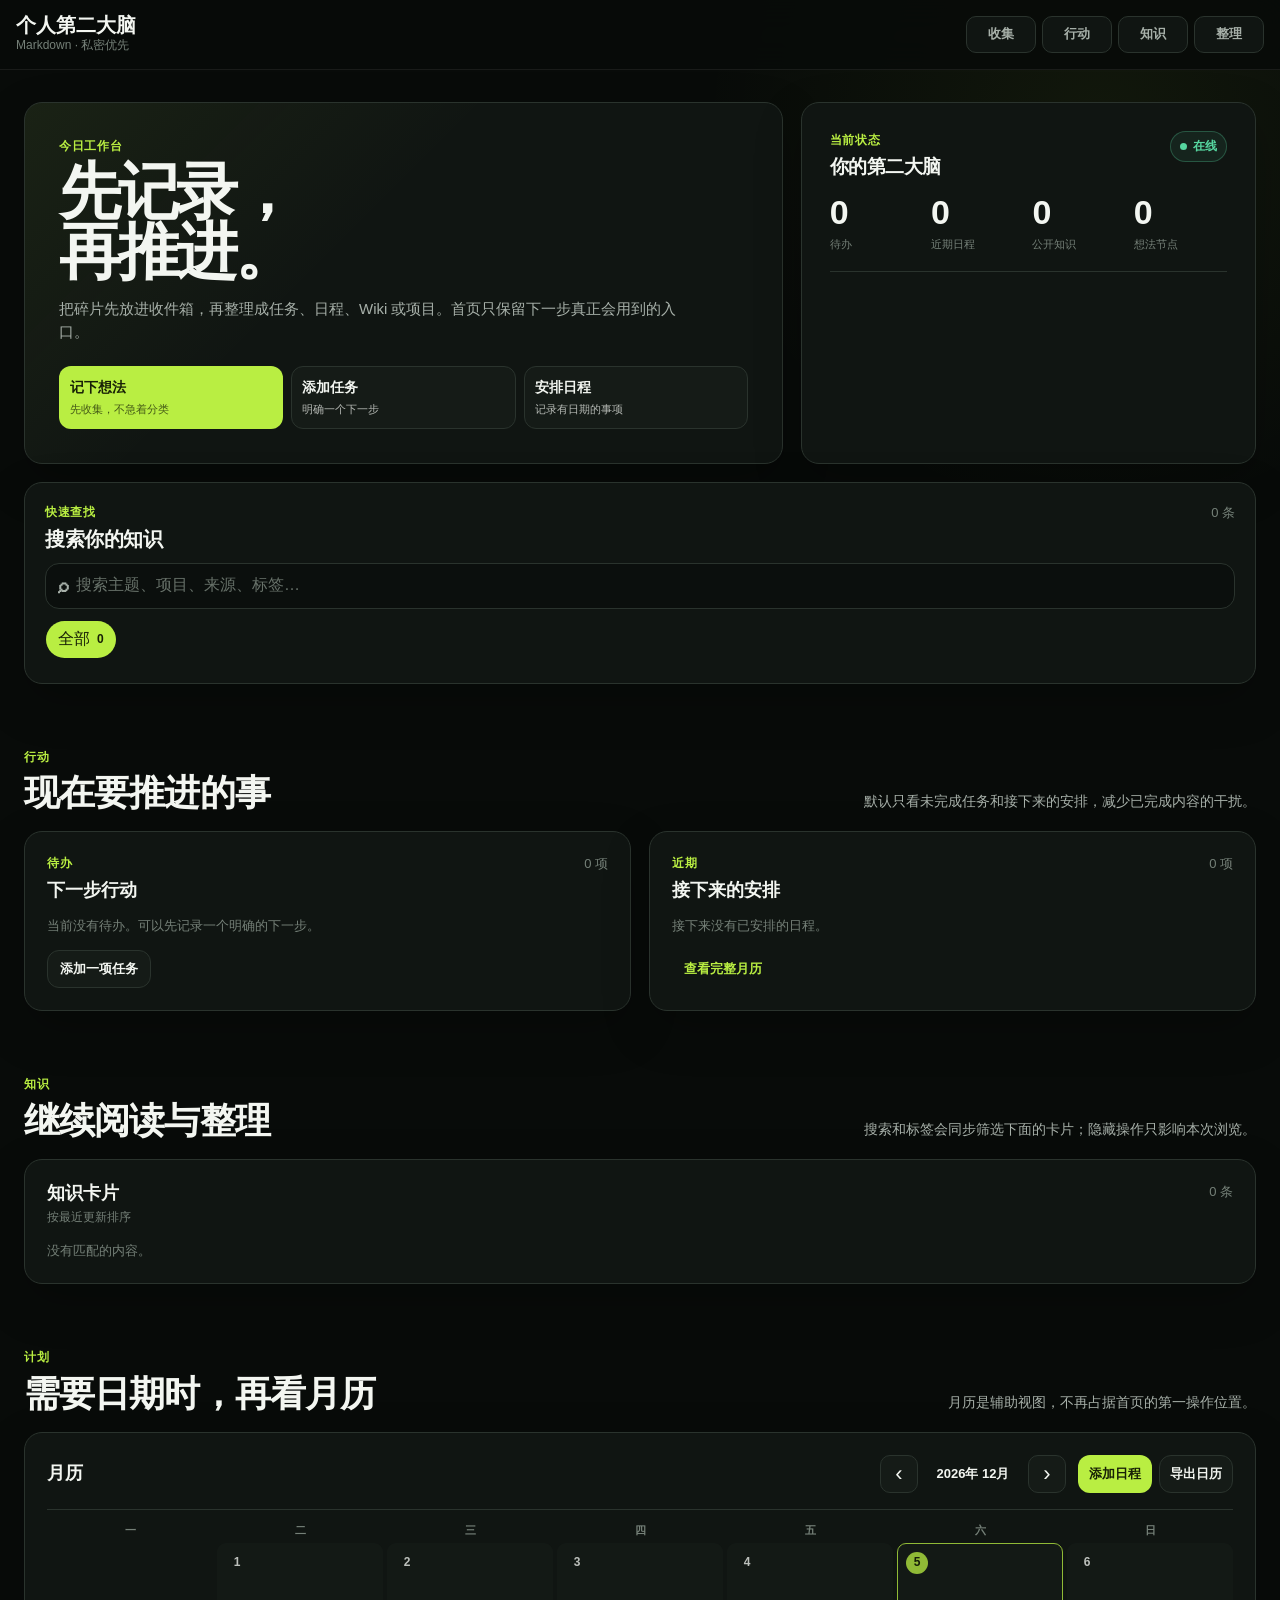
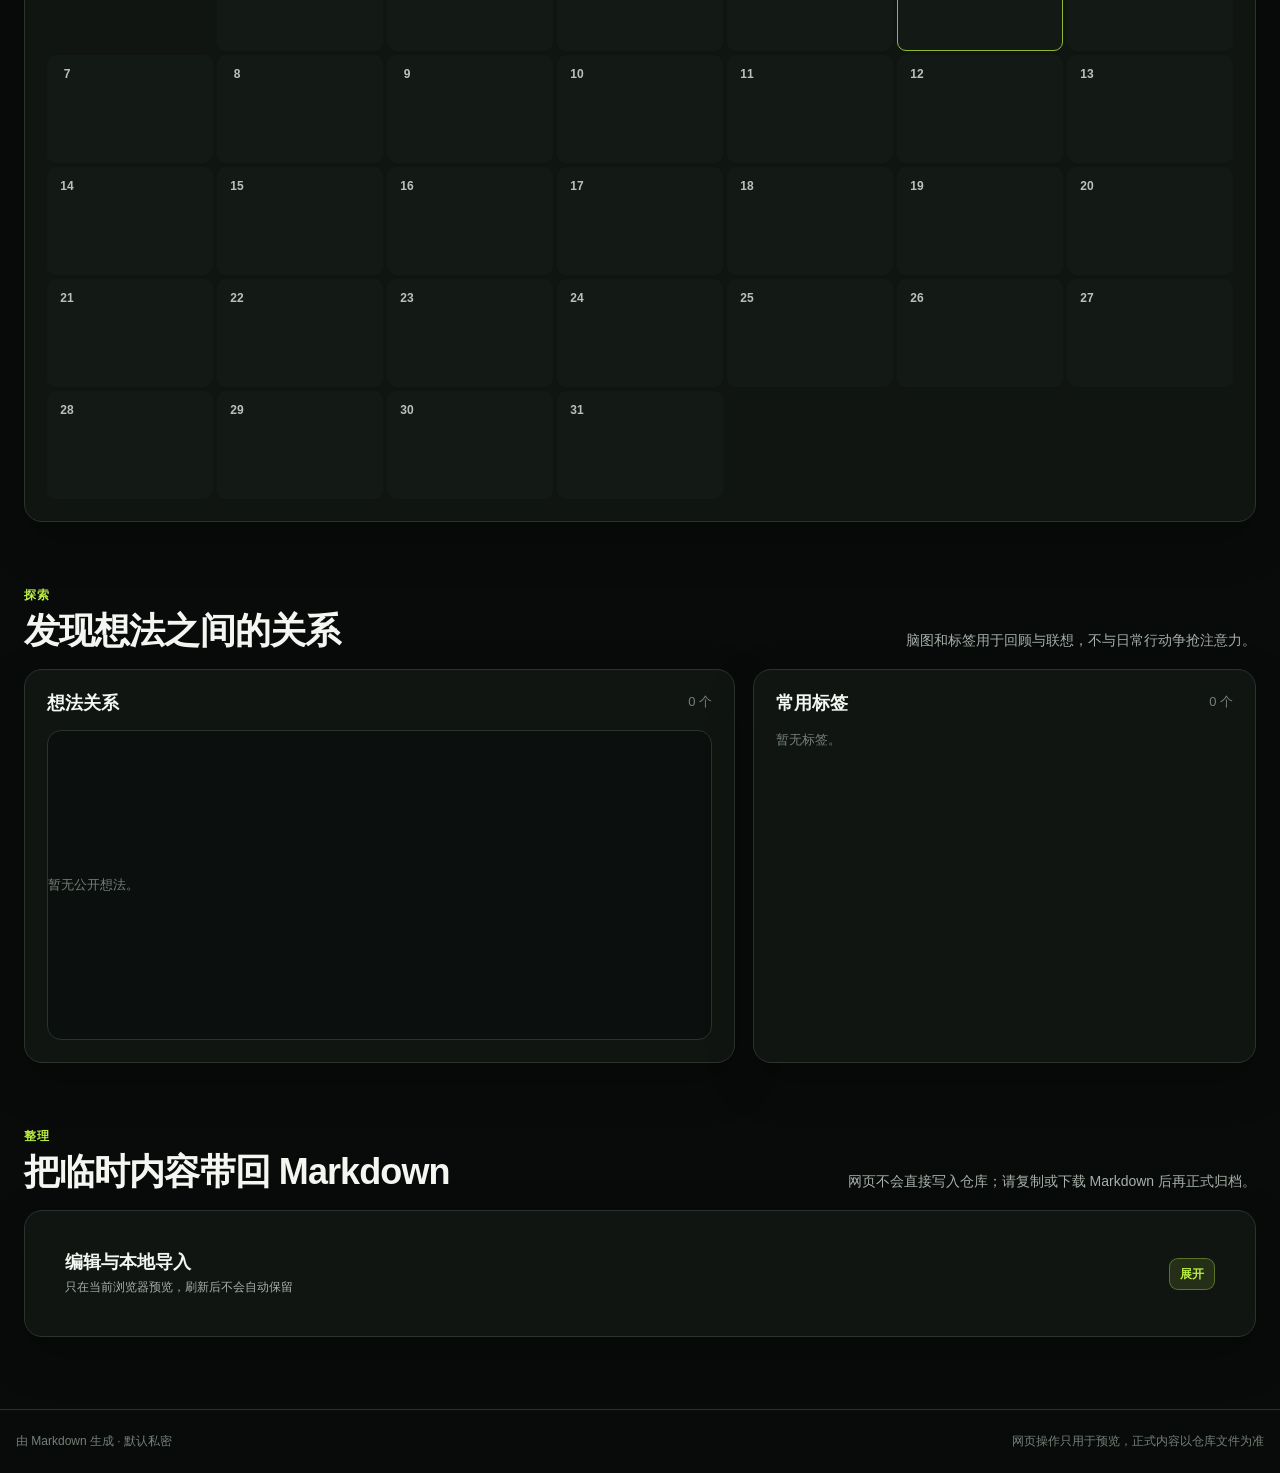
==== commit 0a2d370e: "Clarify second brain workflow" ====
--- a/site/index.html
+++ b/site/index.html
@@ -3,163 +3,215 @@
   <head>
     <meta charset="utf-8">
     <meta name="viewport" content="width=device-width, initial-scale=1">
-    <title>个人第二大脑仪表盘</title>
+    <meta name="theme-color" content="#0b0f0d">
+    <title>个人第二大脑工作台</title>
+    <link rel="icon" href="data:,">
     <link rel="stylesheet" href="./styles.css">
   </head>
   <body>
+    <a class="skip-link" href="#main-content">跳到主要内容</a>
+
     <header class="topbar">
-      <a class="brand" href="./" aria-label="个人第二大脑仪表盘首页">
+      <a class="brand" href="./" aria-label="个人第二大脑工作台首页">
         <strong>个人第二大脑</strong>
-        <span>Markdown KB</span>
+        <span>Markdown · 私密优先</span>
       </a>
-      <nav aria-label="主要区域">
-        <a href="#search-panel">搜索</a>
-        <a href="#calendar">日历</a>
-        <a href="#ideas">脑图</a>
-        <a href="#editor">编辑</a>
+      <nav aria-label="主要工作区">
+        <a href="#today">收集</a>
+        <a href="#action">行动</a>
+        <a href="#knowledge">知识</a>
+        <a href="#editor">整理</a>
       </nav>
     </header>
--
-    <main>
-      <section class="hero" aria-labelledby="hero-title">
-        <div class="hero-grid" aria-hidden="true"></div>
+
+    <main id="main-content">
+      <section id="today" class="hero" aria-labelledby="hero-title">
         <div class="hero-copy">
-          <p class="badge">AI · Powered</p>
-          <p class="eyebrow">Second Brain Dashboard</p>
-          <h1 id="hero-title">SECOND<br>BRAIN<br>MAP</h1>
-          <p class="hero-summary">把中文第二大脑、近期计划、想法脑图和任务卡片，整理成一个可搜索、可维护的知识工作台。</p>
-        </div>
-
-        <section id="search-panel" class="search-panel hero-search" aria-labelledby="search-title">
-          <div class="search-row">
+          <p class="eyebrow">今日工作台</p>
+          <h1 id="hero-title">先记录，<br>再推进。</h1>
+          <p class="hero-summary">把碎片先放进收件箱，再整理成任务、日程、Wiki 或项目。首页只保留下一步真正会用到的入口。</p>
+
+          <div class="quick-actions" aria-label="快速收集">
+            <button type="button" class="primary-action" data-editor-type="memo">
+              <span>记下想法</span>
+              <small>先收集，不急着分类</small>
+            </button>
+            <button type="button" data-editor-type="tasks">
+              <span>添加任务</span>
+              <small>明确一个下一步</small>
+            </button>
+            <button type="button" data-editor-type="calendar">
+              <span>安排日程</span>
+              <small>记录有日期的事项</small>
+            </button>
+          </div>
+        </div>
+
+        <aside class="overview-card" aria-label="知识库概览">
+          <div class="overview-head">
+            <div>
+              <p class="eyebrow">当前状态</p>
+              <h2>你的第二大脑</h2>
+            </div>
+            <span class="online-badge">在线</span>
+          </div>
+          <div class="stats" aria-label="知识库统计">
+            <div><strong id="stat-tasks">0</strong><span>待办</span></div>
+            <div><strong id="stat-events">0</strong><span>近期日程</span></div>
+            <div><strong id="stat-notes">0</strong><span>公开知识</span></div>
+            <div><strong id="stat-ideas">0</strong><span>想法节点</span></div>
+          </div>
+          <p id="generated-at" class="generated-at"></p>
+        </aside>
+
+        <section id="search-panel" class="search-panel" aria-labelledby="search-title">
+          <div class="search-heading">
+            <div>
+              <p class="eyebrow">快速查找</p>
+              <h2 id="search-title">搜索你的知识</h2>
+            </div>
+            <span id="result-count" aria-live="polite"></span>
+          </div>
+          <label class="search-box" for="search">
             <span class="search-icon" aria-hidden="true">⌕</span>
-            <label class="sr-only" for="search" id="search-title">搜索知识库</label>
-            <input id="search" type="search" placeholder="搜索想法、计划、行程、任务..." autocomplete="off">
-            <span id="generated-at"></span>
-            <button class="search-submit" type="button">Search</button>
-          </div>
-          <div class="search-meta">
-            <span id="result-count"></span>
-            <div id="type-filters" class="type-filters" aria-label="按类型筛选"></div>
-          </div>
+            <span class="sr-only">搜索知识库</span>
+            <input id="search" type="search" placeholder="搜索主题、项目、来源、标签…" autocomplete="off">
+          </label>
+          <div id="type-filters" class="type-filters" aria-label="按类型筛选"></div>
         </section>
-
-        <aside class="hero-side" aria-label="知识库概览">
-          <article class="glass-card stats-card">
-            <div class="panel-head">
-              <div>
-                <p class="eyebrow">Online</p>
-                <h2>第二大脑在线</h2>
-              </div>
-              <a class="round-link" href="#notes" aria-label="查看公开笔记">↗</a>
-            </div>
-            <div class="stats" aria-label="知识库统计">
-              <div><strong id="stat-notes">0</strong><span>公开笔记</span></div>
-              <div><strong id="stat-ideas">0</strong><span>想法</span></div>
-              <div><strong id="stat-events">0</strong><span>日程</span></div>
-              <div><strong id="stat-tasks">0</strong><span>任务</span></div>
-            </div>
-          </article>
-
-          <div class="hero-mini-grid">
-            <article class="glass-card mini-card">
-              <div class="panel-head">
-                <h2>近期活跃度</h2>
-                <a class="round-link" href="#plans" aria-label="查看近期计划">↗</a>
-              </div>
-              <strong id="event-count">0 条</strong>
-              <span>计划与日程</span>
-            </article>
-            <article class="glass-card mini-card rhythm-card">
-              <div class="panel-head">
-                <h2>更新节奏</h2>
-                <a class="round-link" href="#tasks" aria-label="查看任务">↗</a>
-              </div>
-              <div class="bar-rhythm" aria-hidden="true">
-                <i></i><i></i><i></i><i></i><i></i><i></i><i></i>
-              </div>
-            </article>
-          </div>
-        </aside>
-      </section>
-
-      <div class="quick-tabs" aria-label="快捷入口">
-        <a href="#calendar">本月</a>
-        <a href="#plans">行程</a>
-        <a href="#ideas">想法</a>
-        <a href="#notes">学习</a>
-        <a href="#tasks">任务</a>
-        <a href="#editor">编辑</a>
-      </div>
-
-      <section class="dashboard-grid" aria-label="知识库仪表盘">
+      </section>
+
+      <section id="action" class="workspace-section" aria-labelledby="action-title">
+        <div class="section-heading">
+          <div>
+            <p class="eyebrow">行动</p>
+            <h2 id="action-title">现在要推进的事</h2>
+          </div>
+          <p>默认只看未完成任务和接下来的安排，减少已完成内容的干扰。</p>
+        </div>
+
+        <div class="action-grid">
+          <article id="tasks" class="panel compact-panel">
+            <div class="panel-head">
+              <div>
+                <p class="eyebrow">待办</p>
+                <h3>下一步行动</h3>
+              </div>
+              <span id="task-count"></span>
+            </div>
+            <div id="tasks-list" class="compact-list checklist-list"></div>
+            <button type="button" class="panel-action" data-editor-type="tasks">添加一项任务</button>
+          </article>
+
+          <article id="plans" class="panel compact-panel">
+            <div class="panel-head">
+              <div>
+                <p class="eyebrow">近期</p>
+                <h3>接下来的安排</h3>
+              </div>
+              <span id="event-count"></span>
+            </div>
+            <div id="events-list" class="compact-list"></div>
+            <a class="panel-link" href="#calendar">查看完整月历</a>
+          </article>
+        </div>
+      </section>
+
+      <section id="knowledge" class="workspace-section" aria-labelledby="knowledge-title">
+        <div class="section-heading">
+          <div>
+            <p class="eyebrow">知识</p>
+            <h2 id="knowledge-title">继续阅读与整理</h2>
+          </div>
+          <p>搜索和标签会同步筛选下面的卡片；隐藏操作只影响本次浏览。</p>
+        </div>
+
+        <article id="notes" class="panel notes-panel">
+          <div class="panel-head">
+            <div>
+              <h3>知识卡片</h3>
+              <p class="panel-description">按最近更新排序</p>
+            </div>
+            <span id="notes-count"></span>
+          </div>
+          <div id="notes-list" class="notes-list"></div>
+        </article>
+      </section>
+
+      <section id="planner" class="workspace-section" aria-labelledby="planner-title">
+        <div class="section-heading">
+          <div>
+            <p class="eyebrow">计划</p>
+            <h2 id="planner-title">需要日期时，再看月历</h2>
+          </div>
+          <p>月历是辅助视图，不再占据首页的第一操作位置。</p>
+        </div>
+
         <article id="calendar" class="panel calendar-panel">
-          <div class="panel-head">
-            <div>
-              <p class="eyebrow">Calendar</p>
-              <h2>日历</h2>
+          <div class="panel-head calendar-head">
+            <div>
+              <h3>月历</h3>
             </div>
             <div class="calendar-controls">
               <button id="calendar-prev" type="button" aria-label="上个月">‹</button>
-              <span id="calendar-title"></span>
+              <span id="calendar-title" aria-live="polite"></span>
               <button id="calendar-next" type="button" aria-label="下个月">›</button>
             </div>
             <div class="calendar-actions" aria-label="日程操作">
               <button id="add-event" type="button">添加日程</button>
-              <button id="download-ics" type="button">导出同步</button>
+              <button id="download-ics" type="button">导出日历</button>
             </div>
           </div>
           <div id="calendar-grid" class="calendar-grid" aria-label="月历"></div>
         </article>
-
-        <article id="plans" class="panel compact-panel">
-          <div class="panel-head">
-            <div>
-              <p class="eyebrow">Plan</p>
-              <h2>接下来去哪里</h2>
-            </div>
-          </div>
-          <div id="events-list" class="compact-list"></div>
-        </article>
-
-        <article id="tasks" class="panel compact-panel">
-          <div class="panel-head">
-            <div>
-              <p class="eyebrow">Tasks</p>
-              <h2>今天要理什么事</h2>
-            </div>
-            <span id="task-count"></span>
-          </div>
-          <div id="tasks-list" class="compact-list checklist-list"></div>
-        </article>
-
-        <article id="ideas" class="panel ideas-panel">
-          <div class="panel-head">
-            <div>
-              <p class="eyebrow">Mind Map</p>
-              <h2>近期想法脑图</h2>
-            </div>
-            <span id="idea-count"></span>
-          </div>
-          <div id="mind-map" class="mind-map-wrap"></div>
-        </article>
-
-        <article class="panel tags-panel">
-          <div class="panel-head">
-            <div>
-              <p class="eyebrow">Tags</p>
-              <h2>标签节点</h2>
-            </div>
-            <span id="tag-count"></span>
-          </div>
-          <div id="tags-list" class="tags"></div>
-        </article>
+      </section>
+
+      <section id="explore" class="workspace-section" aria-labelledby="explore-title">
+        <div class="section-heading">
+          <div>
+            <p class="eyebrow">探索</p>
+            <h2 id="explore-title">发现想法之间的关系</h2>
+          </div>
+          <p>脑图和标签用于回顾与联想，不与日常行动争抢注意力。</p>
+        </div>
+
+        <div class="explore-grid">
+          <article id="ideas" class="panel ideas-panel">
+            <div class="panel-head">
+              <div>
+                <h3>想法关系</h3>
+              </div>
+              <span id="idea-count"></span>
+            </div>
+            <div id="mind-map" class="mind-map-wrap"></div>
+          </article>
+
+          <article class="panel tags-panel">
+            <div class="panel-head">
+              <div>
+                <h3>常用标签</h3>
+              </div>
+              <span id="tag-count"></span>
+            </div>
+            <div id="tags-list" class="tags"></div>
+          </article>
+        </div>
+      </section>
+
+      <section class="workspace-section capture-section" aria-labelledby="capture-title">
+        <div class="section-heading">
+          <div>
+            <p class="eyebrow">整理</p>
+            <h2 id="capture-title">把临时内容带回 Markdown</h2>
+          </div>
+          <p>网页不会直接写入仓库；请复制或下载 Markdown 后再正式归档。</p>
+        </div>
 
         <details id="editor" class="panel editor-panel">
           <summary class="editor-summary">
             <div>
-              <p class="eyebrow">Capture</p>
-              <h2>编辑与本地上传</h2>
+              <h3>编辑与本地导入</h3>
+              <p>只在当前浏览器预览，刷新后不会自动保留</p>
             </div>
             <span id="import-count"></span>
           </summary>
@@ -196,56 +248,46 @@
               </label>
               <label class="field-wide">
                 <span>摘要</span>
-                <input id="edit-summary" name="summary" type="text" placeholder="一句话摘要">
+                <input id="edit-summary" name="summary" type="text" placeholder="一句话说明这条内容">
               </label>
               <label class="field-wide">
                 <span>正文</span>
-                <textarea id="edit-body" name="body" rows="7">## 想法
-
--
-
-## 下一步
-
-- [ ] </textarea>
+                <textarea id="edit-body" name="body" rows="7"></textarea>
               </label>
               <label class="checkbox-line field-wide">
                 <input id="edit-public" name="public" type="checkbox">
-                <span>允许进入公网数据</span>
+                <span>确认内容已脱敏，允许进入公网数据</span>
               </label>
               <div class="button-row field-wide">
-                <button id="add-local" type="button">填充到当前视图</button>
+                <button id="add-local" type="button">加入本次预览</button>
                 <button id="copy-markdown" type="button">复制 Markdown</button>
                 <button id="download-markdown" type="button">下载 .md</button>
               </div>
             </form>
 
             <div class="upload-box">
-              <label class="upload-label" for="file-upload">本地上传</label>
+              <div>
+                <h3>导入本地资料</h3>
+                <p>支持 Markdown、JSON 和 CSV；仅临时合并到当前页面。</p>
+              </div>
+              <label class="upload-label" for="file-upload">选择文件</label>
               <input id="file-upload" type="file" multiple accept=".md,.markdown,.json,.csv,text/markdown,application/json,text/csv">
-              <button id="clear-imports" type="button">清空本地导入</button>
-              <div id="import-status" class="status-list"></div>
-            </div>
-
-            <pre id="markdown-preview" class="markdown-preview" aria-label="Markdown 预览"></pre>
+              <button id="clear-imports" type="button">清空本次导入</button>
+              <div id="import-status" class="status-list" aria-live="polite"></div>
+            </div>
+
+            <div class="preview-box">
+              <h3>Markdown 预览</h3>
+              <pre id="markdown-preview" class="markdown-preview" aria-label="Markdown 预览"></pre>
+            </div>
           </div>
         </details>
-
-        <article id="notes" class="panel notes-panel">
-          <div class="panel-head">
-            <div>
-              <p class="eyebrow">Notes</p>
-              <h2>公开笔记</h2>
-            </div>
-            <span id="notes-count"></span>
-          </div>
-          <div id="notes-list" class="notes-list"></div>
-        </article>
       </section>
     </main>
 
     <footer>
-      <span>Generated from Markdown.</span>
-      <span>Static, private by default.</span>
+      <span>由 Markdown 生成 · 默认私密</span>
+      <span>网页操作只用于预览，正式内容以仓库文件为准</span>
     </footer>
 
     <script src="./data.js"></script>
--- a/site/styles.css
+++ b/site/styles.css
@@ -1,24 +1,26 @@
 :root {
   color-scheme: dark;
-  --bg: #030504;
-  --bg-soft: #080c0a;
-  --panel: rgba(20, 25, 22, 0.78);
-  --panel-strong: rgba(28, 33, 30, 0.92);
-  --panel-soft: rgba(255, 255, 255, 0.055);
-  --text: #f4f7f0;
-  --muted: #a7ada5;
-  --faint: #68716a;
-  --line: rgba(255, 255, 255, 0.12);
-  --line-strong: rgba(204, 255, 0, 0.42);
-  --accent: #c8ff00;
-  --accent-strong: #ddff49;
-  --accent-soft: rgba(200, 255, 0, 0.14);
-  --green: #39d99b;
-  --blue: #2d8cff;
-  --orange: #ffba4a;
-  --danger-soft: rgba(255, 98, 72, 0.16);
-  --shadow: 0 28px 80px rgba(0, 0, 0, 0.46);
-  --glass-blur: blur(18px);
+  --bg: #080b09;
+  --surface: #101512;
+  --surface-2: #151b17;
+  --surface-3: #1b221d;
+  --text: #f3f6f1;
+  --muted: #a7b0a9;
+  --faint: #758078;
+  --line: #2a332d;
+  --line-strong: #3e4a42;
+  --accent: #b9ee42;
+  --accent-strong: #cdf86a;
+  --accent-soft: rgba(185, 238, 66, 0.12);
+  --green: #56d6a0;
+  --blue: #6fa8ff;
+  --orange: #f2b95f;
+  --danger: #ff8d7b;
+  --danger-soft: rgba(255, 141, 123, 0.1);
+  --radius: 18px;
+  --radius-small: 12px;
+  --shadow: 0 18px 48px rgba(0, 0, 0, 0.22);
+  --content-width: 1280px;
 }
 
 * {
@@ -27,41 +29,19 @@
 
 html {
   scroll-behavior: smooth;
+  scroll-padding-top: 92px;
 }
 
 body {
+  min-width: 320px;
   margin: 0;
+  overflow-x: hidden;
   background:
-    linear-gradient(180deg, rgba(145, 154, 136, 0.58) 0, rgba(73, 82, 71, 0.22) 305px, rgba(3, 5, 4, 0.98) 520px),
-    linear-gradient(135deg, #7f887d 0, #3f483f 26%, #111713 48%, #030504 70%);
+    radial-gradient(circle at 86% 4%, rgba(185, 238, 66, 0.06), transparent 25rem),
+    var(--bg);
   color: var(--text);
   font-family: -apple-system, BlinkMacSystemFont, "Segoe UI", "Noto Sans SC", "Microsoft YaHei", Arial, sans-serif;
   line-height: 1.55;
-  overflow-x: hidden;
-}
-
-body::before {
-  content: "";
-  position: fixed;
-  inset: 0;
-  z-index: -2;
-  pointer-events: none;
-  background:
-    linear-gradient(120deg, rgba(200, 255, 0, 0.11), transparent 34%),
-    linear-gradient(255deg, rgba(45, 140, 255, 0.08), transparent 30%),
-    repeating-linear-gradient(90deg, rgba(255, 255, 255, 0.025) 0 1px, transparent 1px 108px),
-    repeating-linear-gradient(0deg, rgba(255, 255, 255, 0.018) 0 1px, transparent 1px 108px);
-  opacity: 0.95;
-}
-
-body::after {
-  content: "";
-  position: fixed;
-  inset: auto 0 0;
-  z-index: -1;
-  height: 58vh;
-  pointer-events: none;
-  background: linear-gradient(180deg, transparent 0, #030504 40%);
 }
 
 a {
@@ -78,7 +58,10 @@
 button,
 select {
   cursor: pointer;
-  min-width: 0;
+}
+
+button:disabled {
+  cursor: default;
 }
 
 button:focus-visible,
@@ -86,9 +69,28 @@
 select:focus-visible,
 textarea:focus-visible,
 a:focus-visible,
-[tabindex]:focus-visible {
-  outline: 3px solid rgba(200, 255, 0, 0.42);
+[tabindex]:focus-visible,
+summary:focus-visible {
+  outline: 3px solid rgba(185, 238, 66, 0.48);
   outline-offset: 3px;
+}
+
+.skip-link {
+  position: fixed;
+  top: 10px;
+  left: 10px;
+  z-index: 100;
+  transform: translateY(-160%);
+  border-radius: 8px;
+  padding: 8px 12px;
+  background: var(--accent);
+  color: #172006;
+  font-weight: 800;
+  text-decoration: none;
+}
+
+.skip-link:focus {
+  transform: translateY(0);
 }
 
 .sr-only {
@@ -105,211 +107,308 @@
   top: 0;
   z-index: 20;
   display: grid;
-  grid-template-columns: minmax(0, 1fr);
   gap: 10px;
-  padding: 14px 18px 10px;
-  background: rgba(3, 5, 4, 0.42);
-  border-bottom: 1px solid rgba(255, 255, 255, 0.08);
-  backdrop-filter: var(--glass-blur);
+  padding: 12px max(16px, calc((100vw - var(--content-width)) / 2));
+  border-bottom: 1px solid rgba(255, 255, 255, 0.07);
+  background: rgba(8, 11, 9, 0.92);
+  backdrop-filter: blur(16px);
 }
 
 .brand {
   display: grid;
+  width: fit-content;
   min-width: 0;
   text-decoration: none;
 }
 
 .brand strong {
   overflow: hidden;
-  color: #fff;
-  font-size: 22px;
-  line-height: 1.08;
+  font-size: 20px;
+  line-height: 1.12;
   text-overflow: ellipsis;
   white-space: nowrap;
 }
 
 .brand span {
-  color: rgba(244, 247, 240, 0.64);
-  font-size: 12px;
-}
-
-nav,
-.quick-tabs,
-.type-filters {
-  scrollbar-width: none;
-}
-
-nav::-webkit-scrollbar,
-.quick-tabs::-webkit-scrollbar,
-.type-filters::-webkit-scrollbar {
-  display: none;
+  color: var(--faint);
+  font-size: 12px;
 }
 
 nav {
-  display: flex;
-  gap: 8px;
-  overflow-x: auto;
-  padding-bottom: 2px;
-}
-
-nav a,
-.quick-tabs a,
-button,
-.upload-label {
+  display: grid;
+  grid-template-columns: repeat(4, minmax(0, 1fr));
+  gap: 6px;
+}
+
+nav a {
+  min-width: 0;
   border: 1px solid var(--line);
-  border-radius: 999px;
-  background: rgba(255, 255, 255, 0.06);
+  border-radius: 10px;
+  padding: 7px 8px;
+  background: var(--surface);
+  color: var(--muted);
+  font-size: 13px;
+  font-weight: 700;
+  text-align: center;
+  text-decoration: none;
+}
+
+nav a:hover {
+  border-color: var(--line-strong);
   color: var(--text);
-  text-decoration: none;
-}
-
-nav a {
-  flex: 0 0 auto;
-  min-height: 36px;
-  padding: 7px 14px;
-  color: rgba(244, 247, 240, 0.78);
-  font-size: 14px;
 }
 
 main {
-  padding: 0 14px 36px;
+  width: min(100%, calc(var(--content-width) + 32px));
+  margin: 0 auto;
+  padding: 20px 16px 52px;
 }
 
 h1,
 h2,
+h3,
 p {
   margin-top: 0;
 }
 
 h1 {
+  max-width: 13ch;
   margin-bottom: 14px;
-  color: #fff;
-  font-size: 48px;
-  font-weight: 900;
-  line-height: 0.95;
-  overflow-wrap: anywhere;
+  font-size: clamp(42px, 12vw, 62px);
+  font-weight: 850;
+  letter-spacing: -0.055em;
+  line-height: 0.98;
+}
+
+h2 {
+  margin-bottom: 0;
+  font-size: clamp(25px, 7vw, 36px);
+  letter-spacing: -0.025em;
+  line-height: 1.14;
+}
+
+h3 {
+  margin: 0;
+  font-size: 18px;
+  line-height: 1.3;
+}
+
+.eyebrow {
+  margin-bottom: 6px;
+  color: var(--accent);
+  font-size: 12px;
+  font-weight: 850;
+  letter-spacing: 0.06em;
   text-transform: uppercase;
-  word-break: break-word;
-}
-
-h2 {
-  margin: 0;
-  color: #fff;
-  font-size: 18px;
-  line-height: 1.24;
-}
-
-.eyebrow {
-  margin-bottom: 4px;
-  color: var(--accent);
-  font-size: 12px;
+}
+
+.hero {
+  display: grid;
+  gap: 16px;
+}
+
+.hero-copy {
+  min-width: 0;
+  border-bottom: 1px solid var(--line);
+  padding: 16px 0 22px;
+}
+
+.hero-summary {
+  max-width: 620px;
+  margin-bottom: 22px;
+  color: var(--muted);
+  font-size: 15px;
+}
+
+.quick-actions {
+  display: grid;
+  grid-template-columns: repeat(3, minmax(0, 1fr));
+  gap: 8px;
+}
+
+.quick-actions button,
+.panel-action,
+.calendar-actions button,
+.button-row button,
+.upload-box button,
+.upload-label {
+  min-width: 0;
+  border: 1px solid var(--line);
+  border-radius: var(--radius-small);
+  background: var(--surface-2);
+  color: var(--text);
+}
+
+.quick-actions button {
+  display: grid;
+  gap: 3px;
+  min-height: 62px;
+  align-content: center;
+  padding: 10px;
+  text-align: left;
+}
+
+.quick-actions button:hover,
+.panel-action:hover,
+.calendar-actions button:hover,
+.button-row button:hover,
+.upload-box button:hover,
+.upload-label:hover {
+  border-color: rgba(185, 238, 66, 0.48);
+}
+
+.quick-actions button.primary-action,
+.button-row button:first-child,
+.calendar-actions button:first-child {
+  border-color: transparent;
+  background: var(--accent);
+  color: #172006;
+}
+
+.quick-actions span {
+  overflow: hidden;
+  font-size: 14px;
   font-weight: 800;
-}
-
-.badge {
-  display: inline-flex;
-  width: fit-content;
-  min-height: 32px;
-  align-items: center;
-  margin-bottom: 24px;
-  border: 1px solid rgba(255, 255, 255, 0.24);
-  border-radius: 999px;
-  padding: 6px 14px;
-  background: rgba(255, 255, 255, 0.08);
-  color: #fff;
-  font-size: 13px;
-  font-weight: 700;
-}
-
-.hero {
-  position: relative;
-  display: grid;
-  gap: 16px;
-  min-height: 600px;
-  margin: 0 -14px;
-  overflow: hidden;
-  padding: 18px 14px 24px;
-}
-
-.hero::before {
-  content: "";
-  position: absolute;
-  inset: 92px 9% auto 31%;
-  width: 42%;
-  height: 120px;
-  border: 1px solid rgba(200, 255, 0, 0.24);
-  transform: perspective(600px) rotateY(-30deg) rotateZ(-10deg);
-  background:
-    repeating-linear-gradient(90deg, rgba(200, 255, 0, 0.25) 0 1px, transparent 1px 58px),
-    repeating-linear-gradient(0deg, rgba(200, 255, 0, 0.19) 0 1px, transparent 1px 35px);
-  box-shadow: 0 0 44px rgba(200, 255, 0, 0.12);
-  opacity: 0.56;
-}
-
-.hero-grid {
-  position: absolute;
-  inset: 0;
-  pointer-events: none;
-  background:
-    linear-gradient(115deg, rgba(255, 255, 255, 0.08), transparent 34%),
-    linear-gradient(280deg, rgba(200, 255, 0, 0.18), transparent 42%),
-    linear-gradient(180deg, transparent 0, rgba(3, 5, 4, 0.28) 72%, #030504 100%);
-}
-
-.hero-copy,
-.hero-search,
-.hero-side {
-  position: relative;
-  z-index: 1;
-}
-
-.hero-copy {
-  align-self: end;
-  max-width: 640px;
-  padding-top: 16px;
-}
-
-.hero-summary {
-  max-width: 500px;
-  margin-bottom: 0;
-  color: rgba(255, 255, 255, 0.72);
-  font-size: 15px;
-}
-
-.glass-card,
+  text-overflow: ellipsis;
+  white-space: nowrap;
+}
+
+.quick-actions small {
+  display: none;
+  color: inherit;
+  font-size: 11px;
+  opacity: 0.72;
+}
+
+.overview-card,
 .panel,
 .search-panel {
+  min-width: 0;
   border: 1px solid var(--line);
-  border-radius: 24px;
-  background: linear-gradient(135deg, rgba(255, 255, 255, 0.11), rgba(255, 255, 255, 0.045));
+  border-radius: var(--radius);
+  background: var(--surface);
   box-shadow: var(--shadow);
-  backdrop-filter: var(--glass-blur);
-}
-
-.hero-search {
-  align-self: start;
-  padding: 8px;
-}
-
-.search-row {
+}
+
+.overview-card {
+  padding: 18px;
+}
+
+.overview-head,
+.panel-head,
+.search-heading {
+  display: flex;
+  min-width: 0;
+  align-items: flex-start;
+  justify-content: space-between;
+  gap: 14px;
+}
+
+.overview-head > div,
+.panel-head > div,
+.search-heading > div {
+  min-width: 0;
+}
+
+.overview-head h2 {
+  font-size: 19px;
+}
+
+.online-badge {
+  display: inline-flex;
+  flex: 0 0 auto;
+  align-items: center;
+  gap: 6px;
+  border: 1px solid rgba(86, 214, 160, 0.28);
+  border-radius: 999px;
+  padding: 5px 9px;
+  background: rgba(86, 214, 160, 0.08);
+  color: var(--green);
+  font-size: 12px;
+  font-weight: 800;
+}
+
+.online-badge::before {
+  content: "";
+  width: 7px;
+  height: 7px;
+  border-radius: 50%;
+  background: currentColor;
+}
+
+.stats {
+  display: grid;
+  grid-template-columns: repeat(4, minmax(0, 1fr));
+  gap: 8px;
+  margin-top: 18px;
+}
+
+.stats div {
+  min-width: 0;
+}
+
+.stats strong {
+  display: block;
+  overflow: hidden;
+  font-size: clamp(24px, 8vw, 34px);
+  line-height: 1;
+  text-overflow: ellipsis;
+  white-space: nowrap;
+}
+
+.stats span {
+  display: block;
+  margin-top: 7px;
+  overflow: hidden;
+  color: var(--faint);
+  font-size: 11px;
+  text-overflow: ellipsis;
+  white-space: nowrap;
+}
+
+.generated-at {
+  margin: 18px 0 0;
+  border-top: 1px solid var(--line);
+  padding-top: 12px;
+  color: var(--faint);
+  font-size: 12px;
+}
+
+.search-panel {
+  padding: 16px;
+}
+
+.search-heading {
+  margin-bottom: 12px;
+}
+
+.search-heading h2 {
+  font-size: 20px;
+}
+
+#result-count,
+.panel-head > span,
+.calendar-controls > span {
+  flex: 0 0 auto;
+  color: var(--faint);
+  font-size: 13px;
+  white-space: nowrap;
+}
+
+.search-box {
   display: grid;
   grid-template-columns: auto minmax(0, 1fr);
   gap: 8px;
   align-items: center;
+  border: 1px solid var(--line);
+  border-radius: 14px;
+  padding: 0 12px;
+  background: #0b0f0d;
 }
 
 .search-icon {
-  display: grid;
-  width: 28px;
-  height: 28px;
-  place-items: center;
-  color: rgba(255, 255, 255, 0.7);
+  color: var(--muted);
   font-size: 20px;
-}
-
-#generated-at,
-.search-submit {
-  display: none;
 }
 
 input,
@@ -317,561 +416,412 @@
 textarea {
   width: 100%;
   min-height: 44px;
-  border: 1px solid rgba(255, 255, 255, 0.11);
-  border-radius: 16px;
-  padding: 9px 13px;
-  background: rgba(255, 255, 255, 0.08);
+  border: 1px solid var(--line);
+  border-radius: 11px;
+  padding: 9px 11px;
+  background: #0b0f0d;
   color: var(--text);
 }
 
 input::placeholder,
 textarea::placeholder {
-  color: rgba(244, 247, 240, 0.44);
+  color: #677169;
 }
 
 select {
   color-scheme: dark;
 }
 
-select option {
-  background: #151a17;
-  color: #f4f7f0;
-}
-
-select option:checked {
-  background: var(--accent);
-  color: #061004;
-}
-
 textarea {
-  min-height: 142px;
+  min-height: 150px;
   resize: vertical;
 }
 
-.search-row input {
-  min-height: 38px;
+.search-box input {
+  min-width: 0;
   border: 0;
+  padding-inline: 0;
   background: transparent;
-  padding: 6px 2px;
-}
-
-.search-meta {
-  display: grid;
-  gap: 9px;
-  margin-top: 8px;
-}
-
-#result-count,
-.panel-head span,
-.calendar-controls span {
-  color: rgba(244, 247, 240, 0.68);
-  font-size: 13px;
-  white-space: nowrap;
 }
 
 .type-filters {
   display: flex;
-  gap: 8px;
+  gap: 7px;
+  margin-top: 11px;
   overflow-x: auto;
-  padding-bottom: 2px;
+  padding: 1px 1px 5px;
+  scrollbar-width: thin;
 }
 
 .filter-chip {
   display: inline-flex;
-  align-items: center;
-  gap: 8px;
   flex: 0 0 auto;
   min-height: 34px;
-  padding: 6px 12px;
-  color: rgba(244, 247, 240, 0.78);
+  align-items: center;
+  gap: 7px;
+  border: 1px solid var(--line);
+  border-radius: 999px;
+  padding: 5px 11px;
+  background: var(--surface-2);
+  color: var(--muted);
 }
 
 .filter-chip strong {
-  color: #fff;
+  color: var(--text);
   font-size: 12px;
 }
 
 .filter-chip[aria-pressed="true"] {
-  border-color: rgba(200, 255, 0, 0.78);
+  border-color: transparent;
   background: var(--accent);
-  color: #061004;
+  color: #172006;
 }
 
 .filter-chip[aria-pressed="true"] strong {
-  color: #061004;
-}
-
-.hero-side {
-  display: grid;
-  gap: 12px;
-}
-
-.stats-card {
+  color: #172006;
+}
+
+.workspace-section {
+  margin-top: 48px;
+}
+
+.section-heading {
+  display: grid;
+  gap: 8px;
+  margin-bottom: 18px;
+}
+
+.section-heading > p {
+  max-width: 640px;
+  margin: 0;
+  color: var(--muted);
+  font-size: 14px;
+}
+
+.action-grid,
+.explore-grid {
+  display: grid;
+  gap: 14px;
+}
+
+.panel {
   padding: 18px;
 }
 
-.panel-head {
-  display: flex;
-  align-items: flex-start;
-  justify-content: space-between;
-  gap: 12px;
-  min-width: 0;
-}
-
-.panel-head > div {
-  min-width: 0;
-}
-
-.round-link {
-  display: grid;
-  flex: 0 0 auto;
-  width: 36px;
-  height: 36px;
-  place-items: center;
-  border: 1px solid rgba(255, 255, 255, 0.12);
-  border-radius: 999px;
-  background: rgba(255, 255, 255, 0.08);
-  text-decoration: none;
-}
-
-.stats {
-  display: grid;
-  grid-template-columns: repeat(2, minmax(0, 1fr));
+.panel-description {
+  margin: 3px 0 0;
+  color: var(--faint);
+  font-size: 12px;
+}
+
+.compact-list,
+.notes-list {
+  display: grid;
   gap: 10px;
-  margin-top: 18px;
-}
-
-.stats div {
-  min-width: 0;
-  overflow: hidden;
-}
-
-.stats strong,
-.mini-card strong {
-  display: block;
-  color: #fff;
-  font-size: 34px;
-  font-weight: 900;
-  line-height: 1;
-}
-
-.stats span,
-.mini-card span {
-  display: block;
-  margin-top: 6px;
-  color: rgba(244, 247, 240, 0.62);
-  font-size: 12px;
-}
-
-.hero-mini-grid {
-  display: grid;
-  grid-template-columns: repeat(2, minmax(0, 1fr));
-  gap: 10px;
-}
-
-.mini-card {
-  min-height: 150px;
-  padding: 16px;
-}
-
-.mini-card h2 {
+  margin-top: 14px;
+}
+
+.compact-item,
+.note {
+  min-width: 0;
+  border: 1px solid var(--line);
+  border-radius: 13px;
+  padding: 13px 14px;
+  background: var(--surface-2);
+  overflow-wrap: anywhere;
+}
+
+.compact-item {
+  border-left: 3px solid var(--accent);
+}
+
+.compact-item p,
+.note h3 {
+  margin: 0 0 5px;
   font-size: 15px;
-}
-
-.mini-card strong {
-  margin-top: 28px;
-  font-size: 36px;
-}
-
-.bar-rhythm {
-  display: grid;
-  grid-template-columns: repeat(7, 1fr);
-  gap: 8px;
-  align-items: end;
-  height: 78px;
-  margin-top: 20px;
-}
-
-.bar-rhythm i {
-  display: block;
-  border-radius: 999px 999px 4px 4px;
-  background: rgba(255, 255, 255, 0.74);
-}
-
-.bar-rhythm i:nth-child(1) { height: 28px; }
-.bar-rhythm i:nth-child(2) { height: 38px; }
-.bar-rhythm i:nth-child(3) { height: 30px; }
-.bar-rhythm i:nth-child(4) { height: 62px; background: var(--accent); box-shadow: 0 0 18px rgba(200, 255, 0, 0.58); }
-.bar-rhythm i:nth-child(5) { height: 42px; }
-.bar-rhythm i:nth-child(6) { height: 70px; background: var(--accent); box-shadow: 0 0 18px rgba(200, 255, 0, 0.58); }
-.bar-rhythm i:nth-child(7) { height: 34px; }
-
-.quick-tabs {
-  display: flex;
-  gap: 10px;
-  margin: 0 0 18px;
-  overflow-x: auto;
-  padding-bottom: 2px;
-}
-
-.quick-tabs a {
-  flex: 0 0 auto;
+  font-weight: 760;
+}
+
+.compact-item span,
+.note > p {
+  color: var(--muted);
+  font-size: 13px;
+}
+
+.checklist-list .compact-item {
+  position: relative;
+  padding-left: 40px;
+}
+
+.checklist-list .compact-item::before {
+  content: "";
+  position: absolute;
+  top: 17px;
+  left: 15px;
+  width: 14px;
+  height: 14px;
+  border: 1px solid var(--line-strong);
+  border-radius: 4px;
+}
+
+.panel-action,
+.panel-link {
+  display: inline-flex;
   min-height: 38px;
-  padding: 8px 16px;
-  background: rgba(10, 15, 12, 0.86);
-  color: #fff;
-  font-size: 14px;
-  font-weight: 700;
-}
-
-.quick-tabs a:hover,
-nav a:hover,
-button:hover {
-  border-color: rgba(200, 255, 0, 0.48);
-}
-
-.dashboard-grid {
-  display: grid;
-  gap: 14px;
-  align-items: start;
-}
-
-.panel {
-  min-width: 0;
-  padding: 18px;
-}
-
-.calendar-panel {
-  background: linear-gradient(180deg, rgba(13, 18, 15, 0.94), rgba(10, 14, 12, 0.9));
-}
-
-.calendar-panel .panel-head {
-  align-items: flex-start;
-  flex-wrap: wrap;
-}
-
-.calendar-panel h2 {
-  font-size: 31px;
-}
-
-.calendar-controls {
-  display: grid;
-  grid-template-columns: 38px minmax(92px, 1fr) 38px;
   align-items: center;
-  width: 100%;
-  gap: 8px;
-}
-
-.calendar-controls button {
-  width: 38px;
-  height: 38px;
-  padding: 0;
-  border-radius: 999px;
-  font-size: 24px;
-  line-height: 1;
-}
-
-.calendar-controls span {
-  color: var(--accent);
-  font-size: 18px;
-  font-weight: 900;
-  text-align: center;
-}
-
-.calendar-actions {
-  display: grid;
-  grid-template-columns: repeat(2, minmax(0, 1fr));
-  width: 100%;
-  gap: 8px;
-}
-
-.calendar-actions button {
-  min-height: 38px;
+  justify-content: center;
+  margin-top: 14px;
   padding: 7px 12px;
-  color: #fff;
   font-size: 13px;
   font-weight: 800;
-}
-
-.calendar-actions button:first-child {
-  border-color: transparent;
-  background: var(--accent);
-  color: #061004;
-}
-
-.calendar-grid {
-  display: grid;
-  grid-template-columns: repeat(7, minmax(0, 1fr));
-  gap: 6px;
-  min-width: 0;
-  margin-top: 18px;
-  padding-top: 10px;
-  border-top: 1px solid rgba(255, 255, 255, 0.08);
-}
-
-.calendar-weekday {
-  color: rgba(244, 247, 240, 0.6);
-  font-size: 12px;
-  font-weight: 800;
-  text-align: center;
-}
-
-.calendar-cell {
+  text-decoration: none;
+}
+
+.panel-link {
+  color: var(--accent);
+}
+
+.notes-list {
+  grid-template-columns: 1fr;
+}
+
+.note {
   display: grid;
   align-content: start;
-  gap: 4px;
-  min-width: 0;
-  min-height: 82px;
-  overflow: hidden;
-  padding: 9px 7px;
-  border-color: rgba(255, 255, 255, 0.08);
-  border-radius: 14px;
-  background: rgba(255, 255, 255, 0.045);
-  color: rgba(244, 247, 240, 0.72);
-  text-align: left;
-}
-
-.calendar-cell span {
-  width: fit-content;
-  min-width: 22px;
-  height: 22px;
-  border-radius: 999px;
-  color: #fff;
-  font-size: 13px;
-  font-weight: 900;
-  line-height: 22px;
-  text-align: center;
-}
-
-.calendar-cell em {
-  min-width: 0;
-  overflow: hidden;
-  border-radius: 999px;
-  padding: 3px 6px;
-  background: var(--accent);
-  color: #061004;
-  font-size: 10px;
-  font-style: normal;
-  font-weight: 800;
-  line-height: 1.15;
-  text-overflow: ellipsis;
-  white-space: nowrap;
-}
-
-.calendar-cell em.status-done {
-  background: rgba(57, 217, 155, 0.9);
-  color: #03110b;
-}
-
-.calendar-cell em.status-pending {
-  background: var(--orange);
-  color: #120903;
-}
-
-.calendar-cell em.status-note {
-  background: var(--accent);
-  color: #061004;
-}
-
-.calendar-cell-empty {
-  border: 0;
-  background: transparent;
-  box-shadow: none;
-}
-
-.calendar-cell.has-event {
-  border-color: rgba(200, 255, 0, 0.36);
-  background: rgba(200, 255, 0, 0.07);
-}
-
-.calendar-cell.is-today {
-  border-color: var(--accent);
-  box-shadow: 0 0 0 1px rgba(200, 255, 0, 0.36), 0 0 24px rgba(200, 255, 0, 0.16);
-}
-
-.calendar-cell.is-today span {
-  background: var(--accent);
-  color: #061004;
-}
-
-.compact-list,
-.notes-list {
-  display: grid;
-  gap: 12px;
-  margin-top: 16px;
-}
-
-.compact-item,
-.note {
-  min-width: 0;
-  border: 1px solid rgba(255, 255, 255, 0.08);
-  border-radius: 18px;
-  background: rgba(255, 255, 255, 0.055);
-  padding: 13px 14px;
-  overflow-wrap: anywhere;
-}
-
-.compact-item {
-  border-left: 3px solid var(--accent);
-}
-
-.compact-item p,
-.note h3 {
-  margin: 0 0 6px;
-  color: #fff;
-  font-weight: 800;
-}
-
-.compact-item span,
-.note p {
-  color: rgba(244, 247, 240, 0.62);
-  font-size: 13px;
-}
-
-.note p {
+}
+
+.note > p {
   display: -webkit-box;
   margin-bottom: 12px;
   overflow: hidden;
   -webkit-box-orient: vertical;
-  -webkit-line-clamp: 2;
+  -webkit-line-clamp: 3;
 }
 
 .note-head {
   display: flex;
+  min-width: 0;
   align-items: flex-start;
   justify-content: space-between;
   gap: 10px;
-  min-width: 0;
 }
 
 .note-head h3 {
   min-width: 0;
-  overflow-wrap: anywhere;
-}
-
+}
+
+.note-actions {
+  display: flex;
+  flex: 0 0 auto;
+  gap: 6px;
+}
+
+.note-link,
 .delete-note {
-  flex: 0 0 auto;
   min-height: 30px;
-  padding: 4px 10px;
-  border-color: rgba(255, 98, 72, 0.3);
+  border-radius: 9px;
+  padding: 4px 9px;
+  font-size: 12px;
+  font-weight: 750;
+  text-decoration: none;
+}
+
+.note-link {
+  display: inline-flex;
+  align-items: center;
+  border: 1px solid var(--line);
+  color: var(--muted);
+}
+
+.delete-note {
+  border: 1px solid rgba(255, 141, 123, 0.24);
   background: var(--danger-soft);
-  color: #ffb4a8;
-  font-size: 12px;
+  color: var(--danger);
+}
+
+.meta,
+.tags {
+  display: flex;
+  flex-wrap: wrap;
+  gap: 7px;
+}
+
+.meta {
+  margin-top: auto;
+}
+
+.meta > span,
+.chip,
+.tags button {
+  min-height: 28px;
+  border: 1px solid var(--line);
+  border-radius: 999px;
+  padding: 4px 9px;
+  background: #0d120f;
+  color: var(--muted);
+  font-size: 12px;
+}
+
+.chip-local {
+  border-color: rgba(242, 185, 95, 0.3);
+  color: var(--orange);
+}
+
+.tags {
+  margin-top: 14px;
+}
+
+.tags button:hover,
+.chip:hover {
+  border-color: rgba(185, 238, 66, 0.45);
+}
+
+.calendar-head {
+  display: grid;
+  gap: 12px;
+}
+
+.calendar-controls {
+  display: grid;
+  grid-template-columns: 38px minmax(96px, 1fr) 38px;
+  align-items: center;
+  gap: 7px;
+}
+
+.calendar-controls button {
+  width: 38px;
+  height: 38px;
+  border: 1px solid var(--line);
+  border-radius: 10px;
+  background: var(--surface-2);
+  color: var(--text);
+  font-size: 22px;
+}
+
+.calendar-controls span {
+  color: var(--text);
   font-weight: 800;
-}
-
-.delete-note:hover {
-  border-color: rgba(255, 98, 72, 0.6);
-  color: #ffd7d0;
-}
-
-.checklist-list .compact-item {
-  position: relative;
-  padding-left: 38px;
-}
-
-.checklist-list .compact-item::before {
-  content: "";
-  position: absolute;
-  left: 14px;
-  top: 17px;
-  width: 13px;
-  height: 13px;
-  border: 1px solid rgba(255, 255, 255, 0.34);
-  border-radius: 4px;
-}
-
-.health-panel {
-  background:
-    linear-gradient(135deg, rgba(39, 217, 155, 0.12), transparent 38%),
-    rgba(12, 17, 14, 0.86);
-}
-
-.chart-wrap,
+  text-align: center;
+}
+
+.calendar-actions {
+  display: grid;
+  grid-template-columns: repeat(2, minmax(0, 1fr));
+  gap: 7px;
+}
+
+.calendar-actions button {
+  min-height: 38px;
+  padding: 7px 10px;
+  font-size: 13px;
+  font-weight: 750;
+}
+
+.calendar-grid {
+  display: grid;
+  grid-template-columns: repeat(7, minmax(0, 1fr));
+  gap: 4px;
+  margin-top: 16px;
+  border-top: 1px solid var(--line);
+  padding-top: 12px;
+}
+
+.calendar-weekday {
+  color: var(--faint);
+  font-size: 11px;
+  font-weight: 800;
+  text-align: center;
+}
+
+.calendar-cell {
+  display: grid;
+  min-width: 0;
+  min-height: 52px;
+  align-content: start;
+  gap: 4px;
+  overflow: hidden;
+  border: 1px solid transparent;
+  border-radius: 9px;
+  padding: 6px 4px;
+  background: var(--surface-2);
+  color: var(--muted);
+  text-align: left;
+}
+
+.calendar-cell:disabled {
+  opacity: 0.76;
+}
+
+.calendar-cell > span {
+  display: grid;
+  width: 22px;
+  height: 22px;
+  place-items: center;
+  border-radius: 50%;
+  color: var(--text);
+  font-size: 12px;
+  font-weight: 800;
+}
+
+.calendar-cell em {
+  width: 7px;
+  height: 7px;
+  overflow: hidden;
+  border-radius: 50%;
+  padding: 0;
+  background: var(--accent);
+  color: transparent;
+  font-size: 0;
+}
+
+.calendar-cell em.status-done {
+  background: var(--green);
+}
+
+.calendar-cell em.status-pending {
+  background: var(--orange);
+}
+
+.calendar-cell-empty {
+  border: 0;
+  background: transparent;
+}
+
+.calendar-cell.has-event {
+  border-color: rgba(185, 238, 66, 0.3);
+  background: var(--accent-soft);
+}
+
+.calendar-cell.is-today {
+  border-color: var(--accent);
+}
+
+.calendar-cell.is-today > span {
+  background: var(--accent);
+  color: #172006;
+}
+
 .mind-map-wrap {
   display: grid;
-  min-height: 260px;
-  margin-top: 16px;
+  min-height: 310px;
   align-items: center;
+  margin-top: 14px;
   overflow: hidden;
-}
-
-.chart-wrap {
-  border-radius: 18px;
-  background: rgba(0, 0, 0, 0.34);
-  padding: 12px;
-}
-
-.mind-map-wrap {
-  min-height: 430px;
-  border-radius: 24px;
-  background:
-    linear-gradient(90deg, rgba(45, 140, 255, 0.08), transparent 28%),
-    linear-gradient(270deg, rgba(57, 217, 155, 0.08), transparent 30%),
-    rgba(0, 0, 0, 0.28);
-}
-
-.mind-map-wrap svg,
-.chart-wrap svg {
+  border: 1px solid var(--line);
+  border-radius: 14px;
+  background: #0b0f0d;
+}
+
+.mind-map-wrap svg {
   display: block;
   width: 100%;
-}
-
-.mind-map-wrap svg {
-  max-height: 430px;
-}
-
-.chart-wrap svg {
-  max-height: 260px;
-}
-
-.metric-cards {
-  display: grid;
-  grid-template-columns: repeat(2, minmax(0, 1fr));
-  gap: 9px;
-  margin-bottom: 12px;
-}
-
-.metric-card {
-  min-width: 0;
-  overflow: hidden;
-  border: 1px solid rgba(255, 255, 255, 0.08);
-  border-radius: 16px;
-  padding: 10px;
-  background: rgba(255, 255, 255, 0.06);
-}
-
-.metric-card span,
-.metric-card em {
-  display: block;
-  overflow: hidden;
-  color: rgba(244, 247, 240, 0.62);
-  font-size: 11px;
-  font-style: normal;
-  text-overflow: ellipsis;
-  white-space: nowrap;
-}
-
-.metric-card strong {
-  display: block;
-  margin: 3px 0;
-  overflow: hidden;
-  color: #fff;
-  font-size: 18px;
-  line-height: 1.1;
-  text-overflow: ellipsis;
-  white-space: nowrap;
-}
-
-.metric-card-local {
-  border-color: rgba(255, 186, 74, 0.28);
+  max-height: 380px;
 }
 
 .mind-edge {
   fill: none;
-  stroke: rgba(144, 211, 255, 0.68);
+  stroke: rgba(111, 168, 255, 0.52);
   stroke-width: 1.8;
-  filter: drop-shadow(0 0 7px rgba(45, 140, 255, 0.34));
 }
 
 .mind-node {
@@ -879,38 +829,34 @@
 }
 
 .mind-node circle {
-  fill: rgba(26, 31, 28, 0.95);
+  fill: var(--surface-3);
   stroke-width: 2.5;
 }
 
 .mind-node-center circle {
   fill: var(--blue);
-  stroke: rgba(132, 193, 255, 0.9);
-  filter: drop-shadow(0 0 22px rgba(45, 140, 255, 0.62));
+  stroke: #a9c8ff;
 }
 
 .mind-node-memo circle {
   fill: var(--accent);
-  stroke: rgba(235, 255, 135, 0.9);
-  filter: drop-shadow(0 0 16px rgba(200, 255, 0, 0.52));
+  stroke: var(--accent-strong);
 }
 
 .mind-node-tag circle {
   fill: var(--orange);
-  stroke: rgba(255, 219, 124, 0.92);
-  filter: drop-shadow(0 0 15px rgba(255, 186, 74, 0.45));
+  stroke: #ffd594;
 }
 
 .mind-node-wiki circle {
   fill: var(--green);
-  stroke: rgba(135, 255, 207, 0.9);
-  filter: drop-shadow(0 0 15px rgba(57, 217, 155, 0.52));
+  stroke: #9ff0ca;
 }
 
 .mind-node text {
-  fill: #061004;
-  font-size: 12px;
-  font-weight: 900;
+  fill: #11170d;
+  font-size: 12px;
+  font-weight: 850;
   pointer-events: none;
 }
 
@@ -918,217 +864,151 @@
   fill: #fff;
 }
 
-.chart-axis {
-  stroke: rgba(255, 255, 255, 0.14);
-  stroke-width: 1.2;
-}
-
-.chart-line {
-  fill: none;
-  stroke: var(--accent);
-  stroke-width: 3.2;
-  stroke-linecap: round;
-  stroke-linejoin: round;
-  filter: drop-shadow(0 0 9px rgba(200, 255, 0, 0.55));
-}
-
-.chart-point {
-  fill: #061004;
-  stroke: var(--accent);
-  stroke-width: 2.4;
-}
-
-.local-point {
-  stroke: var(--orange);
-}
-
-.chart-label {
-  fill: rgba(244, 247, 240, 0.58);
-  font-size: 12px;
-}
-
-.trend-list,
-.tags,
-.meta {
+.editor-panel {
+  padding: 0;
+  overflow: hidden;
+}
+
+.editor-summary {
+  display: flex;
+  min-width: 0;
+  align-items: center;
+  justify-content: space-between;
+  gap: 14px;
+  padding: 18px;
+  cursor: pointer;
+  list-style: none;
+}
+
+.editor-summary::-webkit-details-marker {
+  display: none;
+}
+
+.editor-summary::after {
+  content: "展开";
+  flex: 0 0 auto;
+  border: 1px solid rgba(185, 238, 66, 0.35);
+  border-radius: 9px;
+  padding: 6px 10px;
+  background: var(--accent-soft);
+  color: var(--accent);
+  font-size: 12px;
+  font-weight: 800;
+}
+
+.editor-panel[open] .editor-summary::after {
+  content: "收起";
+}
+
+.editor-summary p {
+  margin: 3px 0 0;
+  color: var(--muted);
+  font-size: 12px;
+}
+
+.editor-summary #import-count {
+  margin-left: auto;
+}
+
+.editor-grid {
+  display: grid;
+  gap: 18px;
+  border-top: 1px solid var(--line);
+  padding: 18px;
+}
+
+.editor-form {
+  display: grid;
+  gap: 12px;
+}
+
+label {
+  display: grid;
+  gap: 6px;
+  min-width: 0;
+}
+
+label > span,
+.upload-label {
+  color: var(--muted);
+  font-size: 13px;
+  font-weight: 720;
+}
+
+.checkbox-line {
+  display: flex;
+  align-items: flex-start;
+  gap: 9px;
+}
+
+.checkbox-line input {
+  width: 18px;
+  min-height: 18px;
+  margin-top: 2px;
+  accent-color: var(--accent);
+}
+
+.button-row {
   display: flex;
   flex-wrap: wrap;
   gap: 8px;
 }
 
-.trend-list {
-  margin-top: 8px;
-}
-
-.trend-list span,
-.tags button,
-.chip {
-  border: 1px solid rgba(255, 255, 255, 0.09);
-  border-radius: 999px;
-  padding: 5px 10px;
-  background: rgba(255, 255, 255, 0.07);
-  color: rgba(244, 247, 240, 0.82);
-  font-size: 12px;
-}
-
-.tags {
-  margin-top: 16px;
-}
-
-.tags button:hover,
-.chip:hover {
-  border-color: rgba(200, 255, 0, 0.5);
-}
-
-.chip-local {
-  background: rgba(255, 186, 74, 0.16);
-  color: #ffd987;
-}
-
-.tag-chip {
-  min-height: auto;
-}
-
-.editor-panel {
-  background: rgba(9, 13, 11, 0.88);
-}
-
-.editor-summary {
-  display: flex;
-  align-items: center;
-  justify-content: space-between;
-  gap: 14px;
-  min-width: 0;
-  cursor: pointer;
-  list-style: none;
-}
-
-.editor-summary::-webkit-details-marker {
-  display: none;
-}
-
-.editor-summary::after {
-  content: "展开";
-  flex: 0 0 auto;
-  border: 1px solid rgba(200, 255, 0, 0.38);
-  border-radius: 999px;
-  padding: 6px 12px;
-  background: rgba(200, 255, 0, 0.12);
-  color: var(--accent);
-  font-size: 12px;
-  font-weight: 900;
-}
-
-.editor-panel[open] .editor-summary::after {
-  content: "收起";
-}
-
-.editor-summary > div {
-  min-width: 0;
-}
-
-.editor-summary #import-count {
-  margin-left: auto;
-  color: rgba(244, 247, 240, 0.66);
-  font-size: 13px;
-  white-space: nowrap;
-}
-
-.editor-grid {
-  display: grid;
-  gap: 14px;
-  margin-top: 16px;
-}
-
-.editor-form {
-  display: grid;
-  grid-template-columns: 1fr;
-  gap: 12px;
-}
-
-label {
-  display: grid;
-  gap: 6px;
-  min-width: 0;
-}
-
-label span,
-.upload-label {
-  color: rgba(244, 247, 240, 0.66);
-  font-size: 13px;
-  font-weight: 700;
-}
-
-.checkbox-line {
-  display: flex;
-  align-items: center;
-  gap: 9px;
-}
-
-.checkbox-line input {
-  width: 18px;
-  min-height: 18px;
-  accent-color: var(--accent);
-}
-
-.button-row {
-  display: flex;
-  flex-wrap: wrap;
-  gap: 9px;
-}
-
 .button-row button,
 .upload-box button,
-.upload-label,
-.search-submit {
+.upload-label {
   min-height: 40px;
-  padding: 8px 14px;
-  font-weight: 800;
-}
-
-.button-row button:first-child,
-.search-submit {
-  border-color: transparent;
-  background: var(--accent);
-  color: #061004;
-}
-
-.upload-box {
+  padding: 8px 12px;
+  font-weight: 750;
+}
+
+.upload-box,
+.preview-box {
   display: grid;
   gap: 10px;
   align-content: start;
+  border: 1px solid var(--line);
+  border-radius: 14px;
+  padding: 14px;
+  background: #0d120f;
+}
+
+.upload-box p {
+  margin: 4px 0 0;
+  color: var(--muted);
+  font-size: 12px;
 }
 
 .upload-label {
   display: inline-flex;
+  width: fit-content;
   align-items: center;
   justify-content: center;
-  width: fit-content;
-  color: var(--text);
 }
 
 .status-list {
   display: grid;
-  gap: 6px;
+  gap: 5px;
   min-height: 36px;
 }
 
 .status-list p,
 .empty {
   margin: 0;
-  color: rgba(244, 247, 240, 0.58);
+  color: var(--faint);
   font-size: 13px;
 }
 
 .markdown-preview {
-  min-height: 240px;
-  max-height: 420px;
+  min-height: 260px;
+  max-height: 460px;
   margin: 0;
   overflow: auto;
-  border: 1px solid rgba(255, 255, 255, 0.1);
-  border-radius: 18px;
-  padding: 14px;
-  background: #050706;
-  color: #dff7db;
+  border: 1px solid var(--line);
+  border-radius: 11px;
+  padding: 13px;
+  background: #060806;
+  color: #dbead7;
   font-size: 12px;
   line-height: 1.55;
   white-space: pre-wrap;
@@ -1139,126 +1019,108 @@
   display: flex;
   flex-direction: column;
   gap: 4px;
-  padding: 22px 14px;
-  border-top: 1px solid rgba(255, 255, 255, 0.08);
-  color: rgba(244, 247, 240, 0.54);
-  font-size: 13px;
-}
-
-@media (max-width: 767px) {
-  .hero {
-    min-height: auto;
-  }
-
-  .hero::before {
-    inset: 138px -18% auto 45%;
-    width: 64%;
-    height: 94px;
-  }
-
-  .hero-side {
-    order: 3;
-  }
-
-  .hero-copy {
-    order: 1;
-  }
-
-  .hero-search {
-    order: 2;
-  }
-
-  .badge {
-    margin-bottom: 18px;
-  }
-
-  .compact-list .compact-item:nth-child(n + 6) {
-    display: none;
-  }
+  padding: 22px max(16px, calc((100vw - var(--content-width)) / 2));
+  border-top: 1px solid var(--line);
+  color: var(--faint);
+  font-size: 12px;
 }
 
 @media (min-width: 768px) {
   .topbar {
     grid-template-columns: minmax(0, 1fr) auto;
     align-items: center;
-    padding: 20px 34px 12px;
+    padding-block: 14px;
   }
 
   nav {
+    grid-template-columns: repeat(4, auto);
+  }
+
+  nav a {
+    min-width: 70px;
+    padding-inline: 14px;
+  }
+
+  main {
+    padding: 32px 24px 72px;
+  }
+
+  .hero {
+    grid-template-columns: minmax(0, 1.25fr) minmax(300px, 0.75fr);
+    align-items: stretch;
+    gap: 18px;
+  }
+
+  .hero-copy {
+    border: 1px solid var(--line);
+    border-radius: var(--radius);
+    padding: 28px;
+    background:
+      linear-gradient(135deg, rgba(185, 238, 66, 0.06), transparent 42%),
+      var(--surface);
+    box-shadow: var(--shadow);
+  }
+
+  .quick-actions small {
+    display: block;
+  }
+
+  .overview-card {
+    padding: 24px;
+  }
+
+  .search-panel {
+    grid-column: 1 / -1;
+    padding: 20px;
+  }
+
+  .section-heading {
+    grid-template-columns: minmax(0, 1fr) minmax(280px, 0.75fr);
+    align-items: end;
+  }
+
+  .section-heading > p {
     justify-self: end;
-  }
-
-  main {
-    padding: 0 28px 46px;
-  }
-
-  .hero {
-    grid-template-columns: minmax(0, 1fr) minmax(300px, 0.58fr);
-    grid-template-rows: auto 1fr;
-    gap: 18px 22px;
-    min-height: 560px;
-    margin: 0 -28px;
-    padding: 22px 28px 28px;
-  }
-
-  .hero-copy {
-    grid-column: 1;
-    grid-row: 2;
-    padding-bottom: 38px;
-  }
-
-  .hero-search {
-    grid-column: 1 / -1;
-    grid-row: 1;
-    justify-self: center;
-    width: min(720px, 100%);
-  }
-
-  .hero-side {
-    grid-column: 2;
-    grid-row: 2;
-    align-self: start;
-  }
-
-  h1 {
-    font-size: 76px;
-  }
-
-  .search-row {
-    grid-template-columns: auto minmax(0, 1fr) auto auto;
-  }
-
-  #generated-at,
-  .search-submit {
-    display: inline-flex;
-    align-items: center;
-  }
-
-  .search-submit {
-    justify-content: center;
-    min-width: 106px;
-  }
-
-  .search-meta {
-    grid-template-columns: auto minmax(0, 1fr);
-    align-items: center;
-  }
-
-  .dashboard-grid {
+    text-align: right;
+  }
+
+  .action-grid,
+  .explore-grid {
     grid-template-columns: repeat(2, minmax(0, 1fr));
     gap: 18px;
   }
 
-  .calendar-panel,
-  .ideas-panel,
-  .editor-panel,
-  .notes-panel {
-    grid-column: span 2;
+  .notes-list {
+    grid-template-columns: repeat(2, minmax(0, 1fr));
+  }
+
+  .calendar-head {
+    grid-template-columns: minmax(0, 1fr) auto auto;
+    align-items: center;
+  }
+
+  .calendar-controls {
+    min-width: 220px;
   }
 
   .calendar-cell {
-    min-height: 102px;
-    padding: 12px 10px;
+    min-height: 88px;
+    padding: 8px;
+  }
+
+  .calendar-cell em {
+    width: auto;
+    height: auto;
+    overflow: hidden;
+    border-radius: 5px;
+    padding: 3px 5px;
+    color: #152005;
+    font-size: 10px;
+    font-style: normal;
+    font-weight: 750;
+    line-height: 1.2;
+    text-overflow: ellipsis;
+    white-space: nowrap;
   }
 
   .editor-form {
@@ -1267,107 +1129,121 @@
 
   .field-wide {
     grid-column: 1 / -1;
-  }
-
-  .note p {
-    -webkit-line-clamp: 3;
   }
 
   footer {
     flex-direction: row;
     justify-content: space-between;
-    padding: 22px 28px;
   }
 }
 
 @media (min-width: 1024px) {
-  .topbar {
-    padding: 24px clamp(40px, 5vw, 64px) 12px;
-  }
-
-  main {
-    padding: 0 clamp(40px, 5vw, 64px) 56px;
-  }
-
-  .hero {
-    grid-template-columns: minmax(0, 1.18fr) minmax(340px, 0.72fr);
-    min-height: 580px;
-    margin: 0 calc(clamp(40px, 5vw, 64px) * -1);
-    padding: 26px clamp(40px, 5vw, 64px) 30px;
-  }
-
-  h1 {
-    font-size: 92px;
-  }
-
-  .stats {
-    grid-template-columns: repeat(4, minmax(0, 1fr));
-  }
-
-  .hero-mini-grid {
-    min-height: 178px;
-  }
-
-  .dashboard-grid {
-    grid-template-columns: repeat(12, minmax(0, 1fr));
-    gap: 22px;
-  }
-
-  .calendar-panel {
-    grid-column: span 8;
-  }
-
-  .compact-panel {
-    grid-column: span 4;
-  }
-
-  .ideas-panel {
-    grid-column: span 9;
-  }
-
-  .tags-panel {
-    grid-column: span 3;
-  }
-
-  .editor-panel {
-    grid-column: span 5;
-  }
-
-  .editor-panel[open] {
-    grid-column: span 12;
-  }
-
-  .notes-panel {
-    grid-column: span 7;
+  .hero-copy {
+    padding: 34px;
+  }
+
+  .overview-card {
+    padding: 28px;
+  }
+
+  .workspace-section {
+    margin-top: 64px;
   }
 
   .panel {
     padding: 22px;
   }
 
-  .calendar-panel {
-    grid-row: span 2;
+  .notes-list {
+    grid-template-columns: repeat(3, minmax(0, 1fr));
+  }
+
+  .ideas-panel {
+    grid-column: span 7;
+  }
+
+  .tags-panel {
+    grid-column: span 5;
+  }
+
+  .explore-grid {
+    grid-template-columns: repeat(12, minmax(0, 1fr));
   }
 
   .editor-grid {
-    grid-template-columns: minmax(0, 1fr);
-  }
-
-  footer {
-    padding: 24px clamp(40px, 5vw, 64px);
+    grid-template-columns: minmax(0, 1.35fr) minmax(240px, 0.65fr);
+  }
+
+  .preview-box {
+    grid-column: 1 / -1;
+  }
+
+  .calendar-cell {
+    min-height: 108px;
   }
 }
 
 @media (min-width: 1440px) {
-  .hero {
-    min-height: 610px;
-  }
-
-  h1 {
-    font-size: 104px;
+  main {
+    padding-inline: 0;
+  }
+
+  .hero-copy {
+    padding: 40px;
   }
 
   .calendar-cell {
     min-height: 118px;
   }
 }
+
+@media (max-width: 767px) {
+  .hero-copy {
+    order: 1;
+  }
+
+  .search-panel {
+    order: 2;
+  }
+
+  .overview-card {
+    order: 3;
+    padding: 14px 16px;
+  }
+
+  .overview-head,
+  .overview-card .generated-at {
+    display: none;
+  }
+
+  .overview-card .stats {
+    margin-top: 0;
+  }
+
+  .overview-card .stats strong {
+    font-size: 24px;
+  }
+
+  .compact-list .compact-item:nth-child(n + 6) {
+    display: none;
+  }
+
+  .note-actions {
+    flex-direction: column;
+  }
+}
+
+@media (prefers-reduced-motion: reduce) {
+  html {
+    scroll-behavior: auto;
+  }
+
+  *,
+  *::before,
+  *::after {
+    scroll-behavior: auto !important;
+    transition-duration: 0.01ms !important;
+    animation-duration: 0.01ms !important;
+    animation-iteration-count: 1 !important;
+  }
+}
